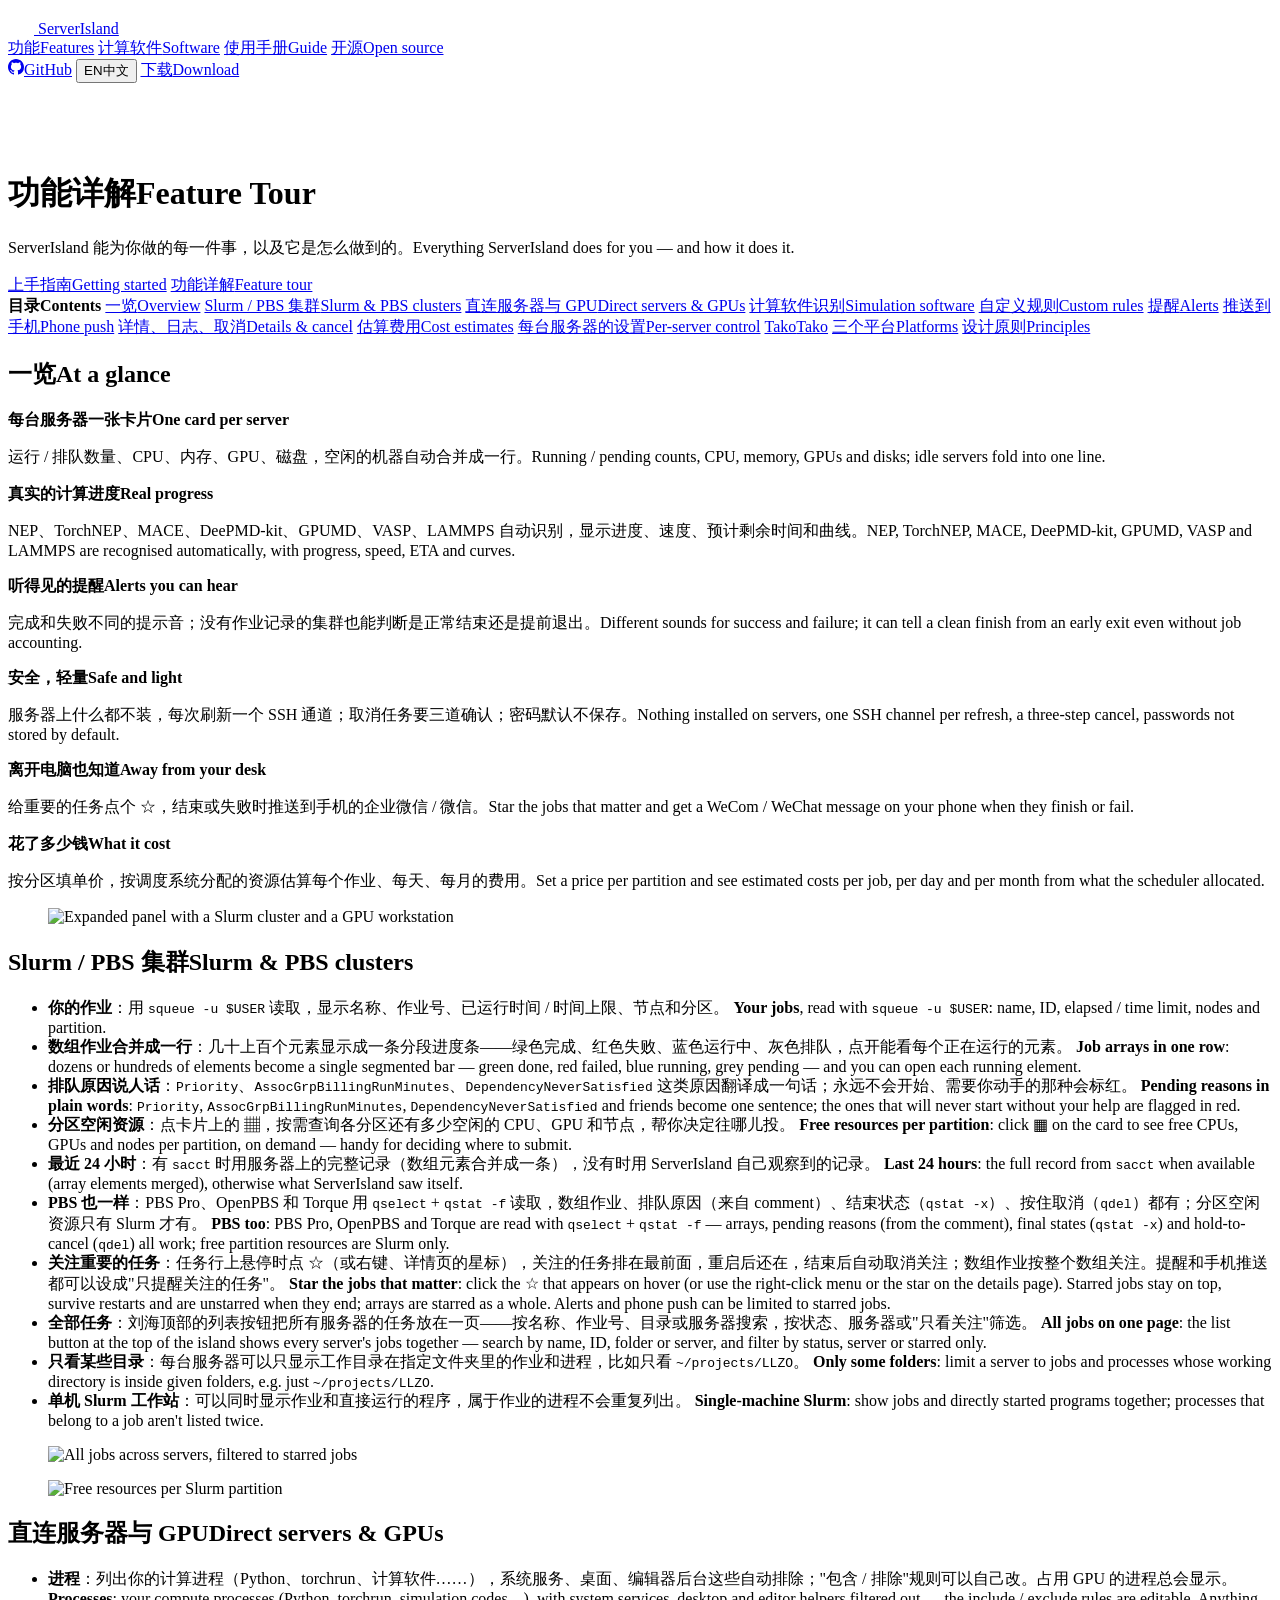
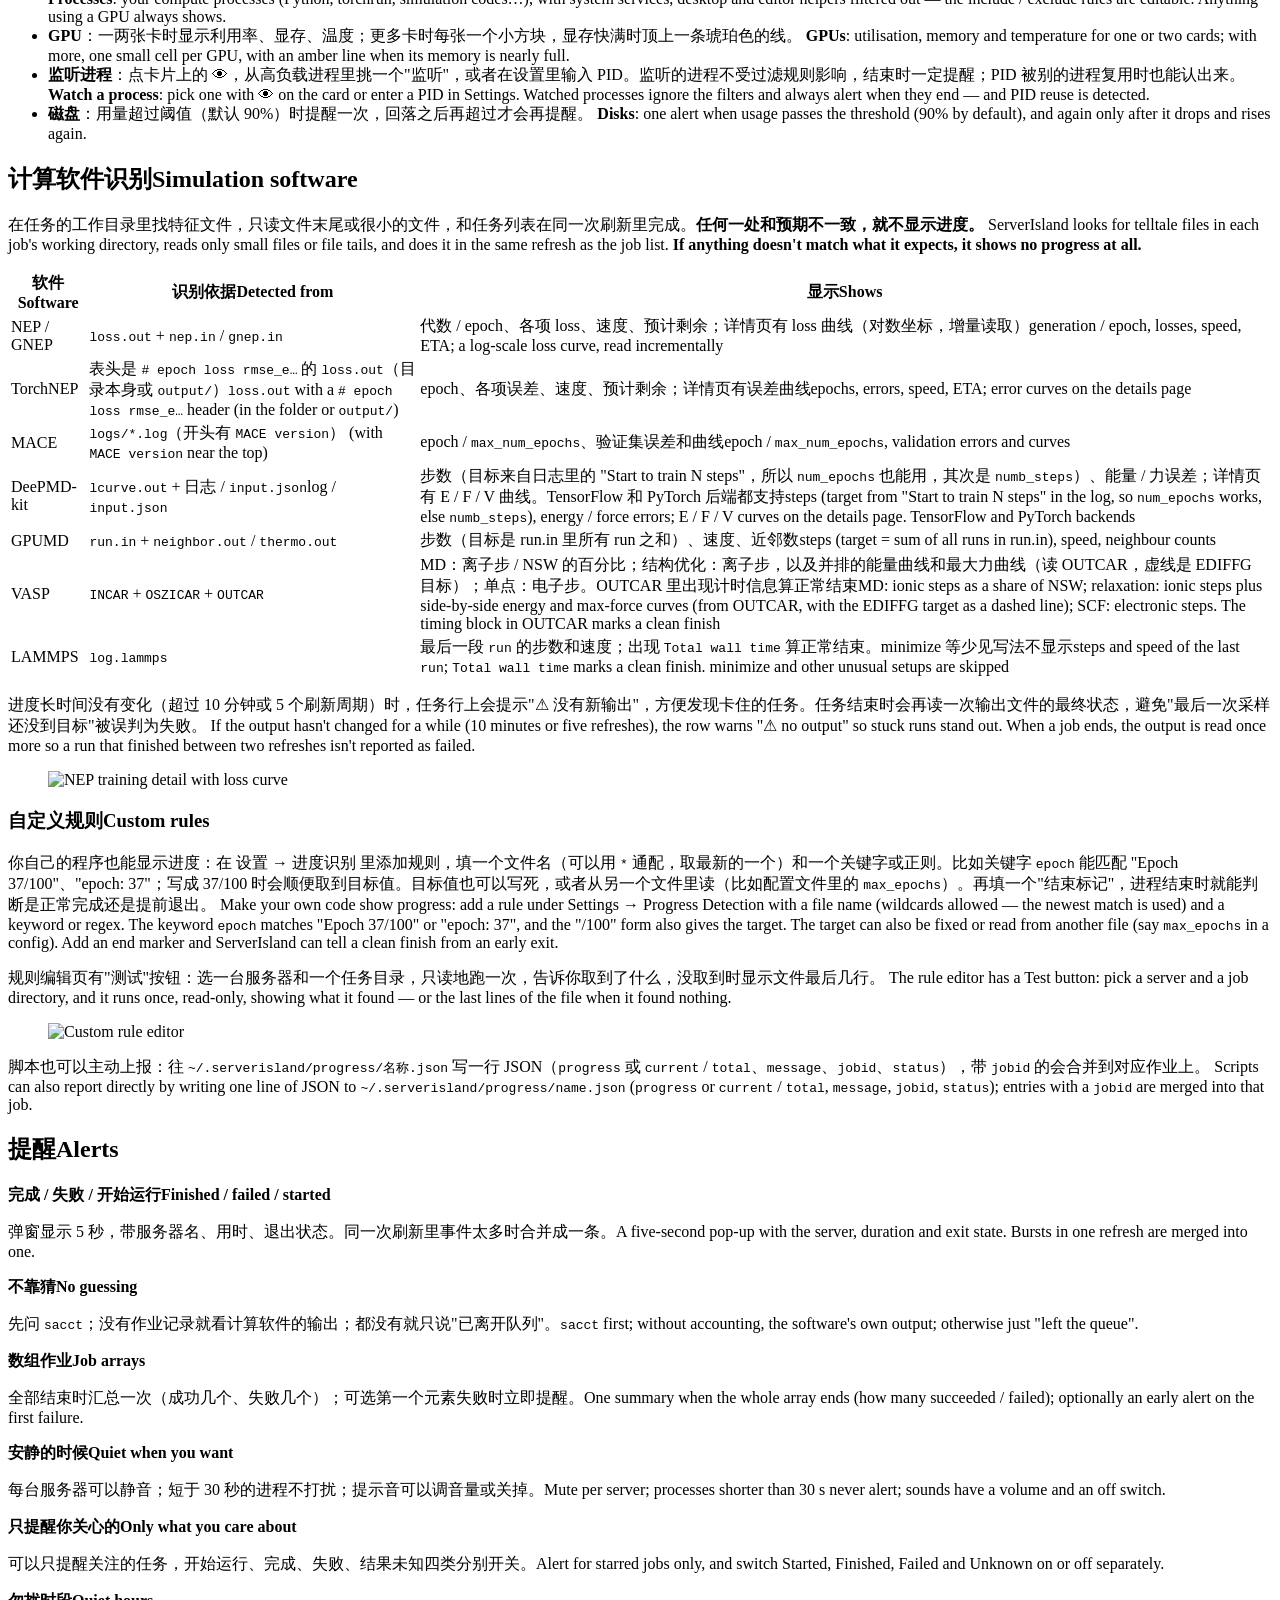
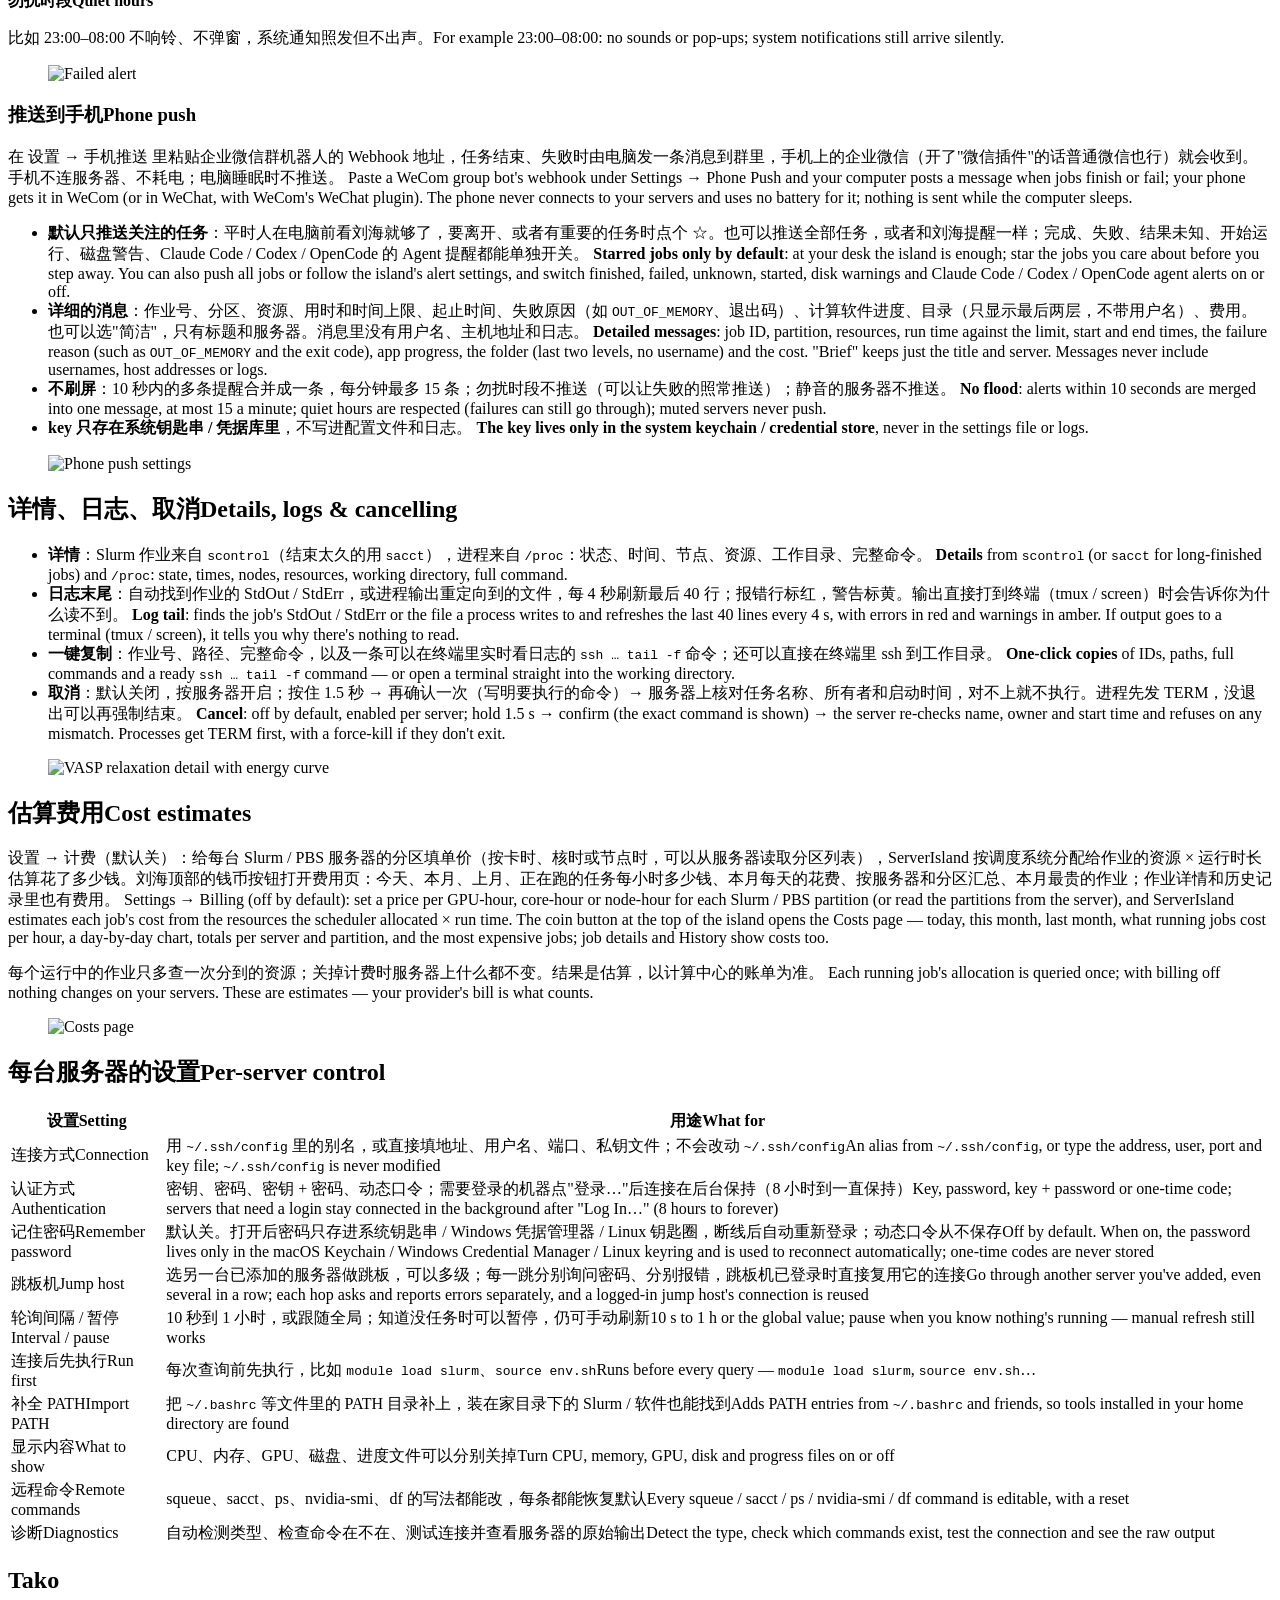
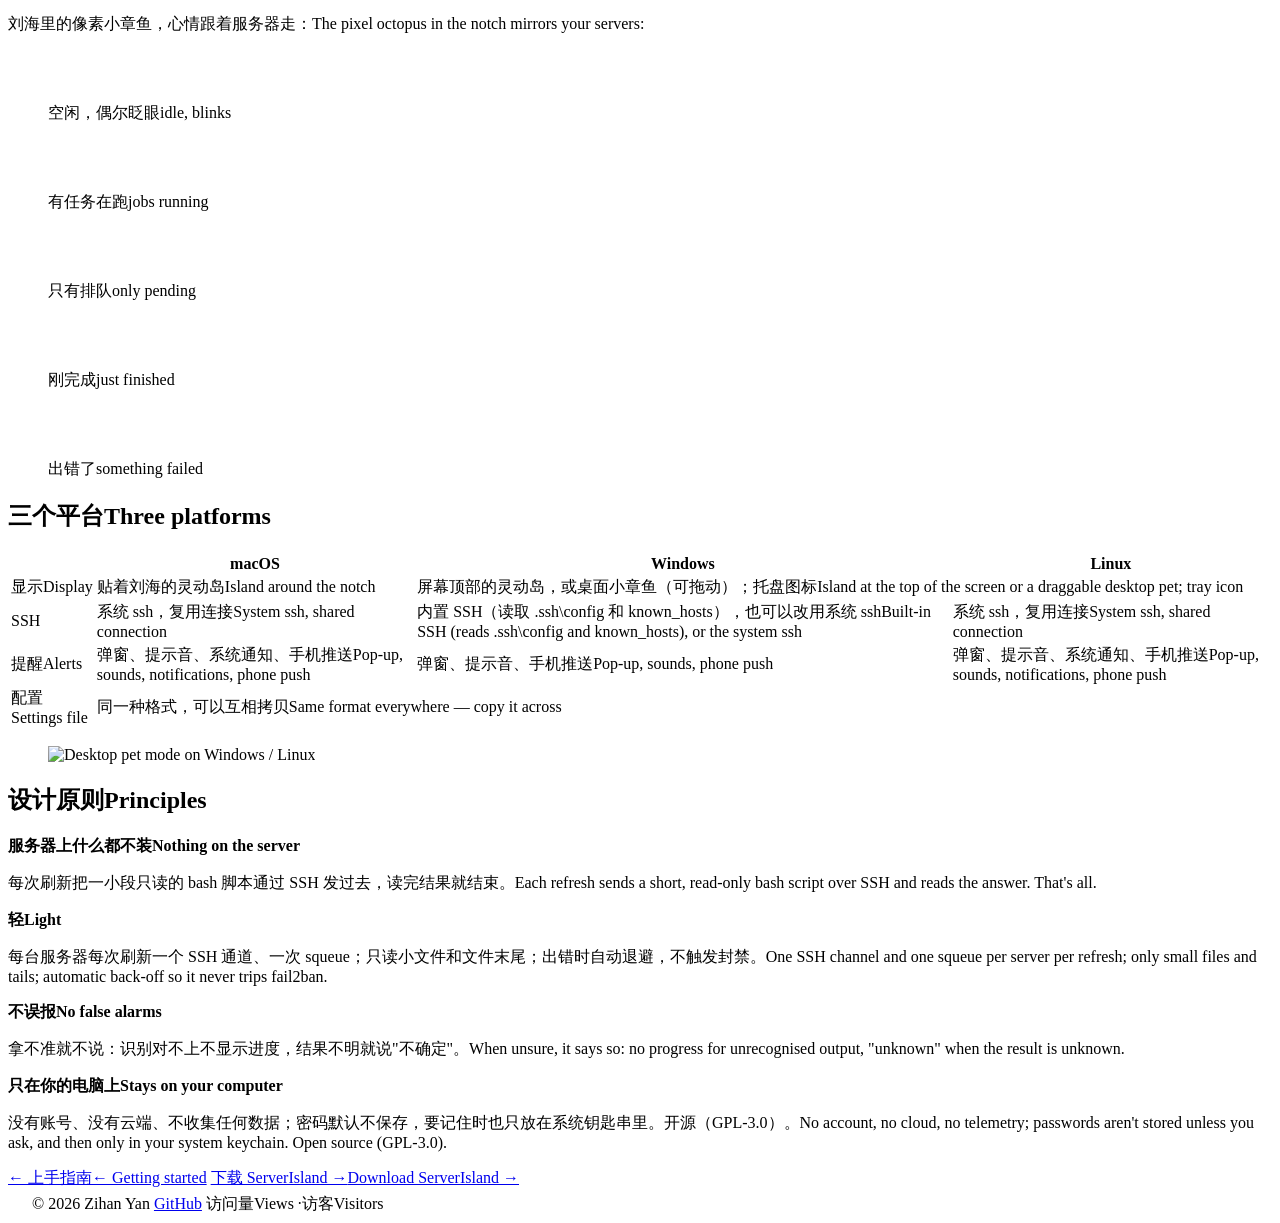
==== site/features.html @ e1754473 "Site: v0.5.0 guide and feature tour - Guide: phone push (creating a WeCom group bot, setup, what get" ====
<!doctype html>
<html lang="en" data-lang="en">
<head>
  <meta charset="utf-8">
  <meta name="viewport" content="width=device-width, initial-scale=1">
  <title>ServerIsland Feature Tour</title>
  <meta name="description" content="Everything ServerIsland can do: Slurm queues and job arrays, direct servers and GPUs, NEP / GPUMD / VASP / LAMMPS progress, custom rules, alerts, job details and safe cancelling.">
  <script>
    (function () {
      var l = null;
      try { l = localStorage.getItem("si-lang"); } catch (e) {}
      if (l !== "zh" && l !== "en") {
        var langs = navigator.languages && navigator.languages.length ? navigator.languages : [navigator.language || ""];
        l = /^zh/i.test(langs[0]) ? "zh" : "en";
      }
      document.documentElement.setAttribute("data-lang", l);
      document.documentElement.setAttribute("lang", l === "zh" ? "zh-CN" : "en");
    })();
  </script>
  <link rel="icon" type="image/png" href="assets/favicon.png">
  <link rel="stylesheet" href="css/style.css?v=20261108a">
</head>
<body data-title-zh="功能详解 — ServerIsland" data-title-en="Feature Tour — ServerIsland">

<header class="nav">
  <a class="brand" href="index.html">
    <canvas class="tako" data-mood="idle" data-size="26" width="26" height="26" aria-hidden="true"></canvas>
    <span>ServerIsland</span>
  </a>
  <nav class="nav-links">
    <a href="index.html#features"><span lang="zh">功能</span><span lang="en">Features</span></a>
    <a href="index.html#apps"><span lang="zh">计算软件</span><span lang="en">Software</span></a>
    <a class="current" href="manual.html"><span lang="zh">使用手册</span><span lang="en">Guide</span></a>
    <a href="index.html#opensource"><span lang="zh">开源</span><span lang="en">Open source</span></a>
  </nav>
  <div class="nav-right">
    <a class="gh-link js-github" href="index.html#download" aria-label="GitHub"><svg viewBox="0 0 16 16" width="16" height="16" aria-hidden="true"><path fill="currentColor" d="M8 0C3.58 0 0 3.58 0 8c0 3.54 2.29 6.53 5.47 7.59.4.07.55-.17.55-.38 0-.19-.01-.82-.01-1.49-2.01.37-2.53-.49-2.69-.94-.09-.23-.48-.94-.82-1.13-.28-.15-.68-.52-.01-.53.63-.01 1.08.58 1.23.82.72 1.21 1.87.87 2.33.66.07-.52.28-.87.51-1.07-1.78-.2-3.64-.89-3.64-3.95 0-.87.31-1.59.82-2.15-.08-.2-.36-1.02.08-2.12 0 0 .67-.21 2.2.82.64-.18 1.32-.27 2-.27.68 0 1.36.09 2 .27 1.53-1.04 2.2-.82 2.2-.82.44 1.1.16 1.92.08 2.12.51.56.82 1.27.82 2.15 0 3.07-1.87 3.75-3.65 3.95.29.25.54.73.54 1.48 0 1.07-.01 1.93-.01 2.2 0 .21.15.46.55.38A8.013 8.013 0 0016 8c0-4.42-3.58-8-8-8z"/></svg><span>GitHub</span></a>
    <button class="lang-toggle" type="button" aria-label="Switch language"><span lang="zh">EN</span><span lang="en">中文</span></button>
    <a class="btn btn-small" href="manual.html#install"><span lang="zh">下载</span><span lang="en">Download</span></a>
  </div>
</header>

<div class="doc-hero">
  <canvas class="tako" data-mood="happy" data-size="64" width="64" height="64" aria-hidden="true"></canvas>
  <div>
    <h1><span lang="zh">功能详解</span><span lang="en">Feature Tour</span></h1>
    <p><span lang="zh">ServerIsland 能为你做的每一件事，以及它是怎么做到的。</span><span lang="en">Everything ServerIsland does for you — and how it does it.</span></p>
  </div>
</div>
<nav class="doc-tabs">
  <a href="manual.html"><span lang="zh">上手指南</span><span lang="en">Getting started</span></a>
  <a class="active" href="features.html"><span lang="zh">功能详解</span><span lang="en">Feature tour</span></a>
</nav>

<div class="docs">
  <aside class="toc">
    <b><span lang="zh">目录</span><span lang="en">Contents</span></b>
    <a href="#overview"><span lang="zh">一览</span><span lang="en">Overview</span></a>
    <a href="#slurm"><span lang="zh">Slurm / PBS 集群</span><span lang="en">Slurm &amp; PBS clusters</span></a>
    <a href="#direct"><span lang="zh">直连服务器与 GPU</span><span lang="en">Direct servers &amp; GPUs</span></a>
    <a href="#software"><span lang="zh">计算软件识别</span><span lang="en">Simulation software</span></a>
    <a class="sub" href="#rules"><span lang="zh">自定义规则</span><span lang="en">Custom rules</span></a>
    <a href="#alerts"><span lang="zh">提醒</span><span lang="en">Alerts</span></a>
    <a class="sub" href="#push"><span lang="zh">推送到手机</span><span lang="en">Phone push</span></a>
    <a href="#details"><span lang="zh">详情、日志、取消</span><span lang="en">Details &amp; cancel</span></a>
    <a href="#billing"><span lang="zh">估算费用</span><span lang="en">Cost estimates</span></a>
    <a href="#control"><span lang="zh">每台服务器的设置</span><span lang="en">Per-server control</span></a>
    <a href="#tako"><span lang="zh">Tako</span><span lang="en">Tako</span></a>
    <a href="#platforms"><span lang="zh">三个平台</span><span lang="en">Platforms</span></a>
    <a href="#principles"><span lang="zh">设计原则</span><span lang="en">Principles</span></a>
  </aside>

  <main class="doc">

    <section id="overview">
      <h2><span lang="zh">一览</span><span lang="en">At a glance</span></h2>
      <div class="feat-grid">
        <div class="feat"><b><span lang="zh">每台服务器一张卡片</span><span lang="en">One card per server</span></b><p><span lang="zh">运行 / 排队数量、CPU、内存、GPU、磁盘，空闲的机器自动合并成一行。</span><span lang="en">Running / pending counts, CPU, memory, GPUs and disks; idle servers fold into one line.</span></p></div>
        <div class="feat"><b><span lang="zh">真实的计算进度</span><span lang="en">Real progress</span></b><p><span lang="zh">NEP、TorchNEP、MACE、DeePMD-kit、GPUMD、VASP、LAMMPS 自动识别，显示进度、速度、预计剩余时间和曲线。</span><span lang="en">NEP, TorchNEP, MACE, DeePMD-kit, GPUMD, VASP and LAMMPS are recognised automatically, with progress, speed, ETA and curves.</span></p></div>
        <div class="feat"><b><span lang="zh">听得见的提醒</span><span lang="en">Alerts you can hear</span></b><p><span lang="zh">完成和失败不同的提示音；没有作业记录的集群也能判断是正常结束还是提前退出。</span><span lang="en">Different sounds for success and failure; it can tell a clean finish from an early exit even without job accounting.</span></p></div>
        <div class="feat"><b><span lang="zh">安全，轻量</span><span lang="en">Safe and light</span></b><p><span lang="zh">服务器上什么都不装，每次刷新一个 SSH 通道；取消任务要三道确认；密码默认不保存。</span><span lang="en">Nothing installed on servers, one SSH channel per refresh, a three-step cancel, passwords not stored by default.</span></p></div>
        <div class="feat"><b><span lang="zh">离开电脑也知道</span><span lang="en">Away from your desk</span></b><p><span lang="zh">给重要的任务点个 ☆，结束或失败时推送到手机的企业微信 / 微信。</span><span lang="en">Star the jobs that matter and get a WeCom / WeChat message on your phone when they finish or fail.</span></p></div>
        <div class="feat"><b><span lang="zh">花了多少钱</span><span lang="en">What it cost</span></b><p><span lang="zh">按分区填单价，按调度系统分配的资源估算每个作业、每天、每月的费用。</span><span lang="en">Set a price per partition and see estimated costs per job, per day and per month from what the scheduler allocated.</span></p></div>
      </div>
      <figure class="shot"><img data-shot="expanded" alt="Expanded panel with a Slurm cluster and a GPU workstation" loading="lazy"></figure>
    </section>

    <section id="slurm">
      <h2><span lang="zh">Slurm / PBS 集群</span><span lang="en">Slurm &amp; PBS clusters</span></h2>
      <ul>
        <li><span lang="zh"><b>你的作业</b>：用 <code>squeue -u $USER</code> 读取，显示名称、作业号、已运行时间 / 时间上限、节点和分区。</span>
            <span lang="en"><b>Your jobs</b>, read with <code>squeue -u $USER</code>: name, ID, elapsed / time limit, nodes and partition.</span></li>
        <li><span lang="zh"><b>数组作业合并成一行</b>：几十上百个元素显示成一条分段进度条——绿色完成、红色失败、蓝色运行中、灰色排队，点开能看每个正在运行的元素。</span>
            <span lang="en"><b>Job arrays in one row</b>: dozens or hundreds of elements become a single segmented bar — green done, red failed, blue running, grey pending — and you can open each running element.</span></li>
        <li><span lang="zh"><b>排队原因说人话</b>：<code>Priority</code>、<code>AssocGrpBillingRunMinutes</code>、<code>DependencyNeverSatisfied</code> 这类原因翻译成一句话；永远不会开始、需要你动手的那种会标红。</span>
            <span lang="en"><b>Pending reasons in plain words</b>: <code>Priority</code>, <code>AssocGrpBillingRunMinutes</code>, <code>DependencyNeverSatisfied</code> and friends become one sentence; the ones that will never start without your help are flagged in red.</span></li>
        <li><span lang="zh"><b>分区空闲资源</b>：点卡片上的 ▦，按需查询各分区还有多少空闲的 CPU、GPU 和节点，帮你决定往哪儿投。</span>
            <span lang="en"><b>Free resources per partition</b>: click ▦ on the card to see free CPUs, GPUs and nodes per partition, on demand — handy for deciding where to submit.</span></li>
        <li><span lang="zh"><b>最近 24 小时</b>：有 <code>sacct</code> 时用服务器上的完整记录（数组元素合并成一条），没有时用 ServerIsland 自己观察到的记录。</span>
            <span lang="en"><b>Last 24 hours</b>: the full record from <code>sacct</code> when available (array elements merged), otherwise what ServerIsland saw itself.</span></li>
        <li><span lang="zh"><b>PBS 也一样</b>：PBS Pro、OpenPBS 和 Torque 用 <code>qselect</code> + <code>qstat -f</code> 读取，数组作业、排队原因（来自 comment）、结束状态（<code>qstat -x</code>）、按住取消（<code>qdel</code>）都有；分区空闲资源只有 Slurm 才有。</span>
            <span lang="en"><b>PBS too</b>: PBS Pro, OpenPBS and Torque are read with <code>qselect</code> + <code>qstat -f</code> — arrays, pending reasons (from the comment), final states (<code>qstat -x</code>) and hold-to-cancel (<code>qdel</code>) all work; free partition resources are Slurm only.</span></li>
        <li><span lang="zh"><b>关注重要的任务</b>：任务行上悬停时点 ☆（或右键、详情页的星标），关注的任务排在最前面，重启后还在，结束后自动取消关注；数组作业按整个数组关注。提醒和手机推送都可以设成"只提醒关注的任务"。</span>
            <span lang="en"><b>Star the jobs that matter</b>: click the ☆ that appears on hover (or use the right-click menu or the star on the details page). Starred jobs stay on top, survive restarts and are unstarred when they end; arrays are starred as a whole. Alerts and phone push can be limited to starred jobs.</span></li>
        <li><span lang="zh"><b>全部任务</b>：刘海顶部的列表按钮把所有服务器的任务放在一页——按名称、作业号、目录或服务器搜索，按状态、服务器或"只看关注"筛选。</span>
            <span lang="en"><b>All jobs on one page</b>: the list button at the top of the island shows every server's jobs together — search by name, ID, folder or server, and filter by status, server or starred only.</span></li>
        <li><span lang="zh"><b>只看某些目录</b>：每台服务器可以只显示工作目录在指定文件夹里的作业和进程，比如只看 <code>~/projects/LLZO</code>。</span>
            <span lang="en"><b>Only some folders</b>: limit a server to jobs and processes whose working directory is inside given folders, e.g. just <code>~/projects/LLZO</code>.</span></li>
        <li><span lang="zh"><b>单机 Slurm 工作站</b>：可以同时显示作业和直接运行的程序，属于作业的进程不会重复列出。</span>
            <span lang="en"><b>Single-machine Slurm</b>: show jobs and directly started programs together; processes that belong to a job aren't listed twice.</span></li>
      </ul>
      <figure class="shot"><img data-shot="jobs-starred" alt="All jobs across servers, filtered to starred jobs" loading="lazy"></figure>
      <figure class="shot"><img data-shot="partitions" alt="Free resources per Slurm partition" loading="lazy"></figure>
    </section>

    <section id="direct">
      <h2><span lang="zh">直连服务器与 GPU</span><span lang="en">Direct servers &amp; GPUs</span></h2>
      <ul>
        <li><span lang="zh"><b>进程</b>：列出你的计算进程（Python、torchrun、计算软件……），系统服务、桌面、编辑器后台这些自动排除；"包含 / 排除"规则可以自己改。占用 GPU 的进程总会显示。</span>
            <span lang="en"><b>Processes</b>: your compute processes (Python, torchrun, simulation codes…), with system services, desktop and editor helpers filtered out — the include / exclude rules are editable. Anything using a GPU always shows.</span></li>
        <li><span lang="zh"><b>GPU</b>：一两张卡时显示利用率、显存、温度；更多卡时每张一个小方块，显存快满时顶上一条琥珀色的线。</span>
            <span lang="en"><b>GPUs</b>: utilisation, memory and temperature for one or two cards; with more, one small cell per GPU, with an amber line when its memory is nearly full.</span></li>
        <li><span lang="zh"><b>监听进程</b>：点卡片上的 👁，从高负载进程里挑一个"监听"，或者在设置里输入 PID。监听的进程不受过滤规则影响，结束时一定提醒；PID 被别的进程复用时也能认出来。</span>
            <span lang="en"><b>Watch a process</b>: pick one with 👁 on the card or enter a PID in Settings. Watched processes ignore the filters and always alert when they end — and PID reuse is detected.</span></li>
        <li><span lang="zh"><b>磁盘</b>：用量超过阈值（默认 90%）时提醒一次，回落之后再超过才会再提醒。</span>
            <span lang="en"><b>Disks</b>: one alert when usage passes the threshold (90% by default), and again only after it drops and rises again.</span></li>
      </ul>
    </section>

    <section id="software">
      <h2><span lang="zh">计算软件识别</span><span lang="en">Simulation software</span></h2>
      <p><span lang="zh">在任务的工作目录里找特征文件，只读文件末尾或很小的文件，和任务列表在同一次刷新里完成。<b>任何一处和预期不一致，就不显示进度。</b></span>
         <span lang="en">ServerIsland looks for telltale files in each job's working directory, reads only small files or file tails, and does it in the same refresh as the job list. <b>If anything doesn't match what it expects, it shows no progress at all.</b></span></p>
      <table>
        <tr><th><span lang="zh">软件</span><span lang="en">Software</span></th><th><span lang="zh">识别依据</span><span lang="en">Detected from</span></th><th><span lang="zh">显示</span><span lang="en">Shows</span></th></tr>
        <tr><td>NEP / GNEP</td><td><code>loss.out</code> + <code>nep.in</code> / <code>gnep.in</code></td><td><span lang="zh">代数 / epoch、各项 loss、速度、预计剩余；详情页有 loss 曲线（对数坐标，增量读取）</span><span lang="en">generation / epoch, losses, speed, ETA; a log-scale loss curve, read incrementally</span></td></tr>
        <tr><td>TorchNEP</td><td><span lang="zh">表头是 <code># epoch  loss  rmse_e…</code> 的 <code>loss.out</code>（目录本身或 <code>output/</code>）</span><span lang="en"><code>loss.out</code> with a <code># epoch  loss  rmse_e…</code> header (in the folder or <code>output/</code>)</span></td><td><span lang="zh">epoch、各项误差、速度、预计剩余；详情页有误差曲线</span><span lang="en">epochs, errors, speed, ETA; error curves on the details page</span></td></tr>
        <tr><td>MACE</td><td><code>logs/*.log</code><span lang="zh">（开头有 <code>MACE version</code>）</span><span lang="en"> (with <code>MACE version</code> near the top)</span></td><td><span lang="zh">epoch / <code>max_num_epochs</code>、验证集误差和曲线</span><span lang="en">epoch / <code>max_num_epochs</code>, validation errors and curves</span></td></tr>
        <tr><td>DeePMD-kit</td><td><code>lcurve.out</code> + <span lang="zh">日志 / <code>input.json</code></span><span lang="en">log / <code>input.json</code></span></td><td><span lang="zh">步数（目标来自日志里的 "Start to train N steps"，所以 <code>num_epochs</code> 也能用，其次是 <code>numb_steps</code>）、能量 / 力误差；详情页有 E / F / V 曲线。TensorFlow 和 PyTorch 后端都支持</span><span lang="en">steps (target from "Start to train N steps" in the log, so <code>num_epochs</code> works, else <code>numb_steps</code>), energy / force errors; E / F / V curves on the details page. TensorFlow and PyTorch backends</span></td></tr>
        <tr><td>GPUMD</td><td><code>run.in</code> + <code>neighbor.out</code> / <code>thermo.out</code></td><td><span lang="zh">步数（目标是 run.in 里所有 run 之和）、速度、近邻数</span><span lang="en">steps (target = sum of all runs in run.in), speed, neighbour counts</span></td></tr>
        <tr><td>VASP</td><td><code>INCAR</code> + <code>OSZICAR</code> + <code>OUTCAR</code></td><td><span lang="zh">MD：离子步 / NSW 的百分比；结构优化：离子步，以及并排的能量曲线和最大力曲线（读 OUTCAR，虚线是 EDIFFG 目标）；单点：电子步。OUTCAR 里出现计时信息算正常结束</span><span lang="en">MD: ionic steps as a share of NSW; relaxation: ionic steps plus side-by-side energy and max-force curves (from OUTCAR, with the EDIFFG target as a dashed line); SCF: electronic steps. The timing block in OUTCAR marks a clean finish</span></td></tr>
        <tr><td>LAMMPS</td><td><code>log.lammps</code></td><td><span lang="zh">最后一段 <code>run</code> 的步数和速度；出现 <code>Total wall time</code> 算正常结束。minimize 等少见写法不显示</span><span lang="en">steps and speed of the last <code>run</code>; <code>Total wall time</code> marks a clean finish. minimize and other unusual setups are skipped</span></td></tr>
      </table>
      <p><span lang="zh">进度长时间没有变化（超过 10 分钟或 5 个刷新周期）时，任务行上会提示"⚠ 没有新输出"，方便发现卡住的任务。任务结束时会再读一次输出文件的最终状态，避免"最后一次采样还没到目标"被误判为失败。</span>
         <span lang="en">If the output hasn't changed for a while (10 minutes or five refreshes), the row warns "⚠ no output" so stuck runs stand out. When a job ends, the output is read once more so a run that finished between two refreshes isn't reported as failed.</span></p>
      <figure class="shot"><img data-shot="detail-nep" alt="NEP training detail with loss curve" loading="lazy"></figure>

      <h3 id="rules"><span lang="zh">自定义规则</span><span lang="en">Custom rules</span></h3>
      <p><span lang="zh">你自己的程序也能显示进度：在 设置 → 进度识别 里添加规则，填一个文件名（可以用 <code>*</code> 通配，取最新的一个）和一个关键字或正则。比如关键字 <code>epoch</code> 能匹配 "Epoch 37/100"、"epoch: 37"；写成 37/100 时会顺便取到目标值。目标值也可以写死，或者从另一个文件里读（比如配置文件里的 <code>max_epochs</code>）。再填一个"结束标记"，进程结束时就能判断是正常完成还是提前退出。</span>
         <span lang="en">Make your own code show progress: add a rule under Settings → Progress Detection with a file name (wildcards allowed — the newest match is used) and a keyword or regex. The keyword <code>epoch</code> matches "Epoch 37/100" or "epoch: 37", and the "/100" form also gives the target. The target can also be fixed or read from another file (say <code>max_epochs</code> in a config). Add an end marker and ServerIsland can tell a clean finish from an early exit.</span></p>
      <p><span lang="zh">规则编辑页有"测试"按钮：选一台服务器和一个任务目录，只读地跑一次，告诉你取到了什么，没取到时显示文件最后几行。</span>
         <span lang="en">The rule editor has a Test button: pick a server and a job directory, and it runs once, read-only, showing what it found — or the last lines of the file when it found nothing.</span></p>
      <figure class="shot narrow"><img data-shot="settings-rule-editor" alt="Custom rule editor" loading="lazy"></figure>
      <p><span lang="zh">脚本也可以主动上报：往 <code>~/.serverisland/progress/名称.json</code> 写一行 JSON（<code>progress</code> 或 <code>current</code> / <code>total</code>、<code>message</code>、<code>jobid</code>、<code>status</code>），带 <code>jobid</code> 的会合并到对应作业上。</span>
         <span lang="en">Scripts can also report directly by writing one line of JSON to <code>~/.serverisland/progress/name.json</code> (<code>progress</code> or <code>current</code> / <code>total</code>, <code>message</code>, <code>jobid</code>, <code>status</code>); entries with a <code>jobid</code> are merged into that job.</span></p>
    </section>

    <section id="alerts">
      <h2><span lang="zh">提醒</span><span lang="en">Alerts</span></h2>
      <div class="feat-grid">
        <div class="feat"><b><span lang="zh">完成 / 失败 / 开始运行</span><span lang="en">Finished / failed / started</span></b><p><span lang="zh">弹窗显示 5 秒，带服务器名、用时、退出状态。同一次刷新里事件太多时合并成一条。</span><span lang="en">A five-second pop-up with the server, duration and exit state. Bursts in one refresh are merged into one.</span></p></div>
        <div class="feat"><b><span lang="zh">不靠猜</span><span lang="en">No guessing</span></b><p><span lang="zh">先问 <code>sacct</code>；没有作业记录就看计算软件的输出；都没有就只说"已离开队列"。</span><span lang="en"><code>sacct</code> first; without accounting, the software's own output; otherwise just "left the queue".</span></p></div>
        <div class="feat"><b><span lang="zh">数组作业</span><span lang="en">Job arrays</span></b><p><span lang="zh">全部结束时汇总一次（成功几个、失败几个）；可选第一个元素失败时立即提醒。</span><span lang="en">One summary when the whole array ends (how many succeeded / failed); optionally an early alert on the first failure.</span></p></div>
        <div class="feat"><b><span lang="zh">安静的时候</span><span lang="en">Quiet when you want</span></b><p><span lang="zh">每台服务器可以静音；短于 30 秒的进程不打扰；提示音可以调音量或关掉。</span><span lang="en">Mute per server; processes shorter than 30 s never alert; sounds have a volume and an off switch.</span></p></div>
        <div class="feat"><b><span lang="zh">只提醒你关心的</span><span lang="en">Only what you care about</span></b><p><span lang="zh">可以只提醒关注的任务，开始运行、完成、失败、结果未知四类分别开关。</span><span lang="en">Alert for starred jobs only, and switch Started, Finished, Failed and Unknown on or off separately.</span></p></div>
        <div class="feat"><b><span lang="zh">勿扰时段</span><span lang="en">Quiet hours</span></b><p><span lang="zh">比如 23:00–08:00 不响铃、不弹窗，系统通知照发但不出声。</span><span lang="en">For example 23:00–08:00: no sounds or pop-ups; system notifications still arrive silently.</span></p></div>
      </div>
      <figure class="shot"><img data-shot="toast-failed" alt="Failed alert" loading="lazy"></figure>

      <h3 id="push"><span lang="zh">推送到手机</span><span lang="en">Phone push</span></h3>
      <p><span lang="zh">在 设置 → 手机推送 里粘贴企业微信群机器人的 Webhook 地址，任务结束、失败时由电脑发一条消息到群里，手机上的企业微信（开了"微信插件"的话普通微信也行）就会收到。手机不连服务器、不耗电；电脑睡眠时不推送。</span>
         <span lang="en">Paste a WeCom group bot's webhook under Settings → Phone Push and your computer posts a message when jobs finish or fail; your phone gets it in WeCom (or in WeChat, with WeCom's WeChat plugin). The phone never connects to your servers and uses no battery for it; nothing is sent while the computer sleeps.</span></p>
      <ul>
        <li><span lang="zh"><b>默认只推送关注的任务</b>：平时人在电脑前看刘海就够了，要离开、或者有重要的任务时点个 ☆。也可以推送全部任务，或者和刘海提醒一样；完成、失败、结果未知、开始运行、磁盘警告、Claude Code / Codex / OpenCode 的 Agent 提醒都能单独开关。</span>
            <span lang="en"><b>Starred jobs only by default</b>: at your desk the island is enough; star the jobs you care about before you step away. You can also push all jobs or follow the island's alert settings, and switch finished, failed, unknown, started, disk warnings and Claude Code / Codex / OpenCode agent alerts on or off.</span></li>
        <li><span lang="zh"><b>详细的消息</b>：作业号、分区、资源、用时和时间上限、起止时间、失败原因（如 <code>OUT_OF_MEMORY</code>、退出码）、计算软件进度、目录（只显示最后两层，不带用户名）、费用。也可以选"简洁"，只有标题和服务器。消息里没有用户名、主机地址和日志。</span>
            <span lang="en"><b>Detailed messages</b>: job ID, partition, resources, run time against the limit, start and end times, the failure reason (such as <code>OUT_OF_MEMORY</code> and the exit code), app progress, the folder (last two levels, no username) and the cost. "Brief" keeps just the title and server. Messages never include usernames, host addresses or logs.</span></li>
        <li><span lang="zh"><b>不刷屏</b>：10 秒内的多条提醒合并成一条，每分钟最多 15 条；勿扰时段不推送（可以让失败的照常推送）；静音的服务器不推送。</span>
            <span lang="en"><b>No flood</b>: alerts within 10 seconds are merged into one message, at most 15 a minute; quiet hours are respected (failures can still go through); muted servers never push.</span></li>
        <li><span lang="zh"><b>key 只存在系统钥匙串 / 凭据库里</b>，不写进配置文件和日志。</span>
            <span lang="en"><b>The key lives only in the system keychain / credential store</b>, never in the settings file or logs.</span></li>
      </ul>
      <figure class="shot narrow"><img data-shot="settings-push" alt="Phone push settings" loading="lazy"></figure>
    </section>

    <section id="details">
      <h2><span lang="zh">详情、日志、取消</span><span lang="en">Details, logs &amp; cancelling</span></h2>
      <ul>
        <li><span lang="zh"><b>详情</b>：Slurm 作业来自 <code>scontrol</code>（结束太久的用 <code>sacct</code>），进程来自 <code>/proc</code>：状态、时间、节点、资源、工作目录、完整命令。</span>
            <span lang="en"><b>Details</b> from <code>scontrol</code> (or <code>sacct</code> for long-finished jobs) and <code>/proc</code>: state, times, nodes, resources, working directory, full command.</span></li>
        <li><span lang="zh"><b>日志末尾</b>：自动找到作业的 StdOut / StdErr，或进程输出重定向到的文件，每 4 秒刷新最后 40 行；报错行标红，警告标黄。输出直接打到终端（tmux / screen）时会告诉你为什么读不到。</span>
            <span lang="en"><b>Log tail</b>: finds the job's StdOut / StdErr or the file a process writes to and refreshes the last 40 lines every 4 s, with errors in red and warnings in amber. If output goes to a terminal (tmux / screen), it tells you why there's nothing to read.</span></li>
        <li><span lang="zh"><b>一键复制</b>：作业号、路径、完整命令，以及一条可以在终端里实时看日志的 <code>ssh … tail -f</code> 命令；还可以直接在终端里 ssh 到工作目录。</span>
            <span lang="en"><b>One-click copies</b> of IDs, paths, full commands and a ready <code>ssh … tail -f</code> command — or open a terminal straight into the working directory.</span></li>
        <li><span lang="zh"><b>取消</b>：默认关闭，按服务器开启；按住 1.5 秒 → 再确认一次（写明要执行的命令）→ 服务器上核对任务名称、所有者和启动时间，对不上就不执行。进程先发 TERM，没退出可以再强制结束。</span>
            <span lang="en"><b>Cancel</b>: off by default, enabled per server; hold 1.5 s → confirm (the exact command is shown) → the server re-checks name, owner and start time and refuses on any mismatch. Processes get TERM first, with a force-kill if they don't exit.</span></li>
      </ul>
      <figure class="shot"><img data-shot="detail-vasp" alt="VASP relaxation detail with energy curve" loading="lazy"></figure>
    </section>

    <section id="billing">
      <h2><span lang="zh">估算费用</span><span lang="en">Cost estimates</span></h2>
      <p><span lang="zh">设置 → 计费（默认关）：给每台 Slurm / PBS 服务器的分区填单价（按卡时、核时或节点时，可以从服务器读取分区列表），ServerIsland 按调度系统分配给作业的资源 × 运行时长估算花了多少钱。刘海顶部的钱币按钮打开费用页：今天、本月、上月、正在跑的任务每小时多少钱、本月每天的花费、按服务器和分区汇总、本月最贵的作业；作业详情和历史记录里也有费用。</span>
         <span lang="en">Settings → Billing (off by default): set a price per GPU-hour, core-hour or node-hour for each Slurm / PBS partition (or read the partitions from the server), and ServerIsland estimates each job's cost from the resources the scheduler allocated × run time. The coin button at the top of the island opens the Costs page — today, this month, last month, what running jobs cost per hour, a day-by-day chart, totals per server and partition, and the most expensive jobs; job details and History show costs too.</span></p>
      <p><span lang="zh">每个运行中的作业只多查一次分到的资源；关掉计费时服务器上什么都不变。结果是估算，以计算中心的账单为准。</span>
         <span lang="en">Each running job's allocation is queried once; with billing off nothing changes on your servers. These are estimates — your provider's bill is what counts.</span></p>
      <figure class="shot"><img data-shot="costs" alt="Costs page" loading="lazy"></figure>
    </section>

    <section id="control">
      <h2><span lang="zh">每台服务器的设置</span><span lang="en">Per-server control</span></h2>
      <table>
        <tr><th><span lang="zh">设置</span><span lang="en">Setting</span></th><th><span lang="zh">用途</span><span lang="en">What for</span></th></tr>
        <tr><td><span lang="zh">连接方式</span><span lang="en">Connection</span></td><td><span lang="zh">用 <code>~/.ssh/config</code> 里的别名，或直接填地址、用户名、端口、私钥文件；不会改动 <code>~/.ssh/config</code></span><span lang="en">An alias from <code>~/.ssh/config</code>, or type the address, user, port and key file; <code>~/.ssh/config</code> is never modified</span></td></tr>
        <tr><td><span lang="zh">认证方式</span><span lang="en">Authentication</span></td><td><span lang="zh">密钥、密码、密钥 + 密码、动态口令；需要登录的机器点"登录…"后连接在后台保持（8 小时到一直保持）</span><span lang="en">Key, password, key + password or one-time code; servers that need a login stay connected in the background after "Log In…" (8 hours to forever)</span></td></tr>
        <tr><td><span lang="zh">记住密码</span><span lang="en">Remember password</span></td><td><span lang="zh">默认关。打开后密码只存进系统钥匙串 / Windows 凭据管理器 / Linux 钥匙圈，断线后自动重新登录；动态口令从不保存</span><span lang="en">Off by default. When on, the password lives only in the macOS Keychain / Windows Credential Manager / Linux keyring and is used to reconnect automatically; one-time codes are never stored</span></td></tr>
        <tr><td><span lang="zh">跳板机</span><span lang="en">Jump host</span></td><td><span lang="zh">选另一台已添加的服务器做跳板，可以多级；每一跳分别询问密码、分别报错，跳板机已登录时直接复用它的连接</span><span lang="en">Go through another server you've added, even several in a row; each hop asks and reports errors separately, and a logged-in jump host's connection is reused</span></td></tr>
        <tr><td><span lang="zh">轮询间隔 / 暂停</span><span lang="en">Interval / pause</span></td><td><span lang="zh">10 秒到 1 小时，或跟随全局；知道没任务时可以暂停，仍可手动刷新</span><span lang="en">10 s to 1 h or the global value; pause when you know nothing's running — manual refresh still works</span></td></tr>
        <tr><td><span lang="zh">连接后先执行</span><span lang="en">Run first</span></td><td><span lang="zh">每次查询前先执行，比如 <code>module load slurm</code>、<code>source env.sh</code></span><span lang="en">Runs before every query — <code>module load slurm</code>, <code>source env.sh</code>…</span></td></tr>
        <tr><td><span lang="zh">补全 PATH</span><span lang="en">Import PATH</span></td><td><span lang="zh">把 <code>~/.bashrc</code> 等文件里的 PATH 目录补上，装在家目录下的 Slurm / 软件也能找到</span><span lang="en">Adds PATH entries from <code>~/.bashrc</code> and friends, so tools installed in your home directory are found</span></td></tr>
        <tr><td><span lang="zh">显示内容</span><span lang="en">What to show</span></td><td><span lang="zh">CPU、内存、GPU、磁盘、进度文件可以分别关掉</span><span lang="en">Turn CPU, memory, GPU, disk and progress files on or off</span></td></tr>
        <tr><td><span lang="zh">远程命令</span><span lang="en">Remote commands</span></td><td><span lang="zh">squeue、sacct、ps、nvidia-smi、df 的写法都能改，每条都能恢复默认</span><span lang="en">Every squeue / sacct / ps / nvidia-smi / df command is editable, with a reset</span></td></tr>
        <tr><td><span lang="zh">诊断</span><span lang="en">Diagnostics</span></td><td><span lang="zh">自动检测类型、检查命令在不在、测试连接并查看服务器的原始输出</span><span lang="en">Detect the type, check which commands exist, test the connection and see the raw output</span></td></tr>
      </table>
    </section>

    <section id="tako">
      <h2>Tako</h2>
      <p><span lang="zh">刘海里的像素小章鱼，心情跟着服务器走：</span><span lang="en">The pixel octopus in the notch mirrors your servers:</span></p>
      <div class="moods">
        <figure><canvas class="tako" data-mood="idle" data-size="48" width="48" height="48"></canvas><figcaption><span lang="zh">空闲，偶尔眨眼</span><span lang="en">idle, blinks</span></figcaption></figure>
        <figure><canvas class="tako" data-mood="working" data-size="48" width="48" height="48"></canvas><figcaption><span lang="zh">有任务在跑</span><span lang="en">jobs running</span></figcaption></figure>
        <figure><canvas class="tako" data-mood="waiting" data-size="48" width="48" height="48"></canvas><figcaption><span lang="zh">只有排队</span><span lang="en">only pending</span></figcaption></figure>
        <figure><canvas class="tako" data-mood="happy" data-size="48" width="48" height="48"></canvas><figcaption><span lang="zh">刚完成</span><span lang="en">just finished</span></figcaption></figure>
        <figure><canvas class="tako" data-mood="sad" data-size="48" width="48" height="48"></canvas><figcaption><span lang="zh">出错了</span><span lang="en">something failed</span></figcaption></figure>
      </div>
    </section>

    <section id="platforms">
      <h2><span lang="zh">三个平台</span><span lang="en">Three platforms</span></h2>
      <table>
        <tr><th></th><th>macOS</th><th>Windows</th><th>Linux</th></tr>
        <tr><td><span lang="zh">显示</span><span lang="en">Display</span></td><td><span lang="zh">贴着刘海的灵动岛</span><span lang="en">Island around the notch</span></td><td colspan="2"><span lang="zh">屏幕顶部的灵动岛，或桌面小章鱼（可拖动）；托盘图标</span><span lang="en">Island at the top of the screen or a draggable desktop pet; tray icon</span></td></tr>
        <tr><td>SSH</td><td><span lang="zh">系统 ssh，复用连接</span><span lang="en">System ssh, shared connection</span></td><td><span lang="zh">内置 SSH（读取 .ssh\config 和 known_hosts），也可以改用系统 ssh</span><span lang="en">Built-in SSH (reads .ssh\config and known_hosts), or the system ssh</span></td><td><span lang="zh">系统 ssh，复用连接</span><span lang="en">System ssh, shared connection</span></td></tr>
        <tr><td><span lang="zh">提醒</span><span lang="en">Alerts</span></td><td><span lang="zh">弹窗、提示音、系统通知、手机推送</span><span lang="en">Pop-up, sounds, notifications, phone push</span></td><td><span lang="zh">弹窗、提示音、手机推送</span><span lang="en">Pop-up, sounds, phone push</span></td><td><span lang="zh">弹窗、提示音、系统通知、手机推送</span><span lang="en">Pop-up, sounds, notifications, phone push</span></td></tr>
        <tr><td><span lang="zh">配置</span><span lang="en">Settings file</span></td><td colspan="3"><span lang="zh">同一种格式，可以互相拷贝</span><span lang="en">Same format everywhere — copy it across</span></td></tr>
      </table>
      <figure class="shot narrow"><img data-shot="cross-pet" alt="Desktop pet mode on Windows / Linux" loading="lazy"></figure>
    </section>

    <section id="principles">
      <h2><span lang="zh">设计原则</span><span lang="en">Principles</span></h2>
      <div class="feat-grid">
        <div class="feat"><b><span lang="zh">服务器上什么都不装</span><span lang="en">Nothing on the server</span></b><p><span lang="zh">每次刷新把一小段只读的 bash 脚本通过 SSH 发过去，读完结果就结束。</span><span lang="en">Each refresh sends a short, read-only bash script over SSH and reads the answer. That's all.</span></p></div>
        <div class="feat"><b><span lang="zh">轻</span><span lang="en">Light</span></b><p><span lang="zh">每台服务器每次刷新一个 SSH 通道、一次 squeue；只读小文件和文件末尾；出错时自动退避，不触发封禁。</span><span lang="en">One SSH channel and one squeue per server per refresh; only small files and tails; automatic back-off so it never trips fail2ban.</span></p></div>
        <div class="feat"><b><span lang="zh">不误报</span><span lang="en">No false alarms</span></b><p><span lang="zh">拿不准就不说：识别对不上不显示进度，结果不明就说"不确定"。</span><span lang="en">When unsure, it says so: no progress for unrecognised output, "unknown" when the result is unknown.</span></p></div>
        <div class="feat"><b><span lang="zh">只在你的电脑上</span><span lang="en">Stays on your computer</span></b><p><span lang="zh">没有账号、没有云端、不收集任何数据；密码默认不保存，要记住时也只放在系统钥匙串里。开源（GPL-3.0）。</span><span lang="en">No account, no cloud, no telemetry; passwords aren't stored unless you ask, and then only in your system keychain. Open source (GPL-3.0).</span></p></div>
      </div>
      <div class="doc-next">
        <a href="manual.html"><span lang="zh">← 上手指南</span><span lang="en">← Getting started</span></a>
        <a href="manual.html#install"><span lang="zh">下载 ServerIsland →</span><span lang="en">Download ServerIsland →</span></a>
      </div>
    </section>
  </main>
</div>

<footer class="footer">
  <canvas class="tako" data-mood="idle" data-size="20" width="20" height="20"></canvas>
  <span>© 2026 Zihan Yan</span>
  <a class="muted js-github" href="index.html">GitHub</a>
  <span class="site-stats">
    <span id="busuanzi_container_site_pv"><span lang="zh">访问量</span><span lang="en">Views</span> <span id="busuanzi_value_site_pv"></span></span>
    <span id="busuanzi_container_site_uv"><span class="sep">·</span><span lang="zh">访客</span><span lang="en">Visitors</span> <span id="busuanzi_value_site_uv"></span></span>
  </span>
</footer>

<script src="js/config.js?v=20261108a"></script>
<script src="js/tako.js?v=20261108a"></script>
<script src="js/main.js?v=20261108a"></script>
<script async src="//busuanzi.ibruce.info/busuanzi/2.3/busuanzi.pure.mini.js"></script>
</body>
</html>
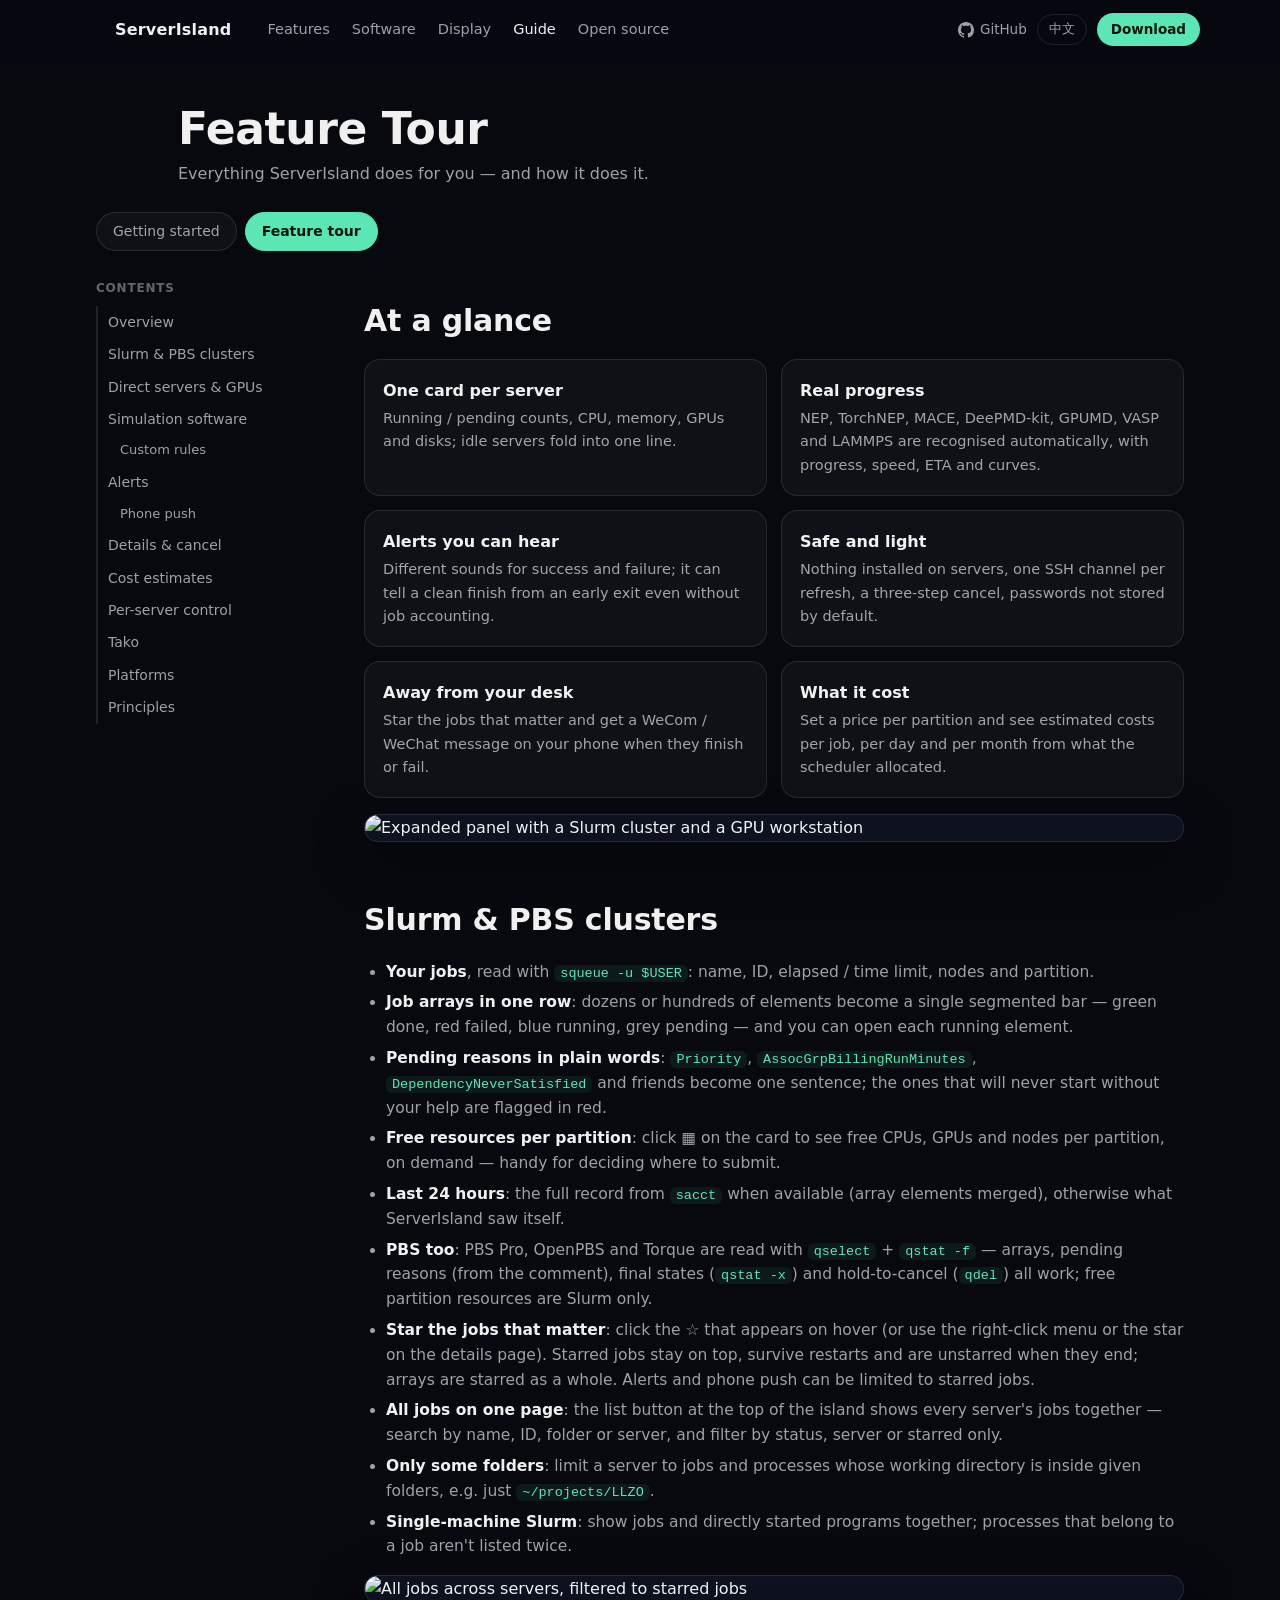
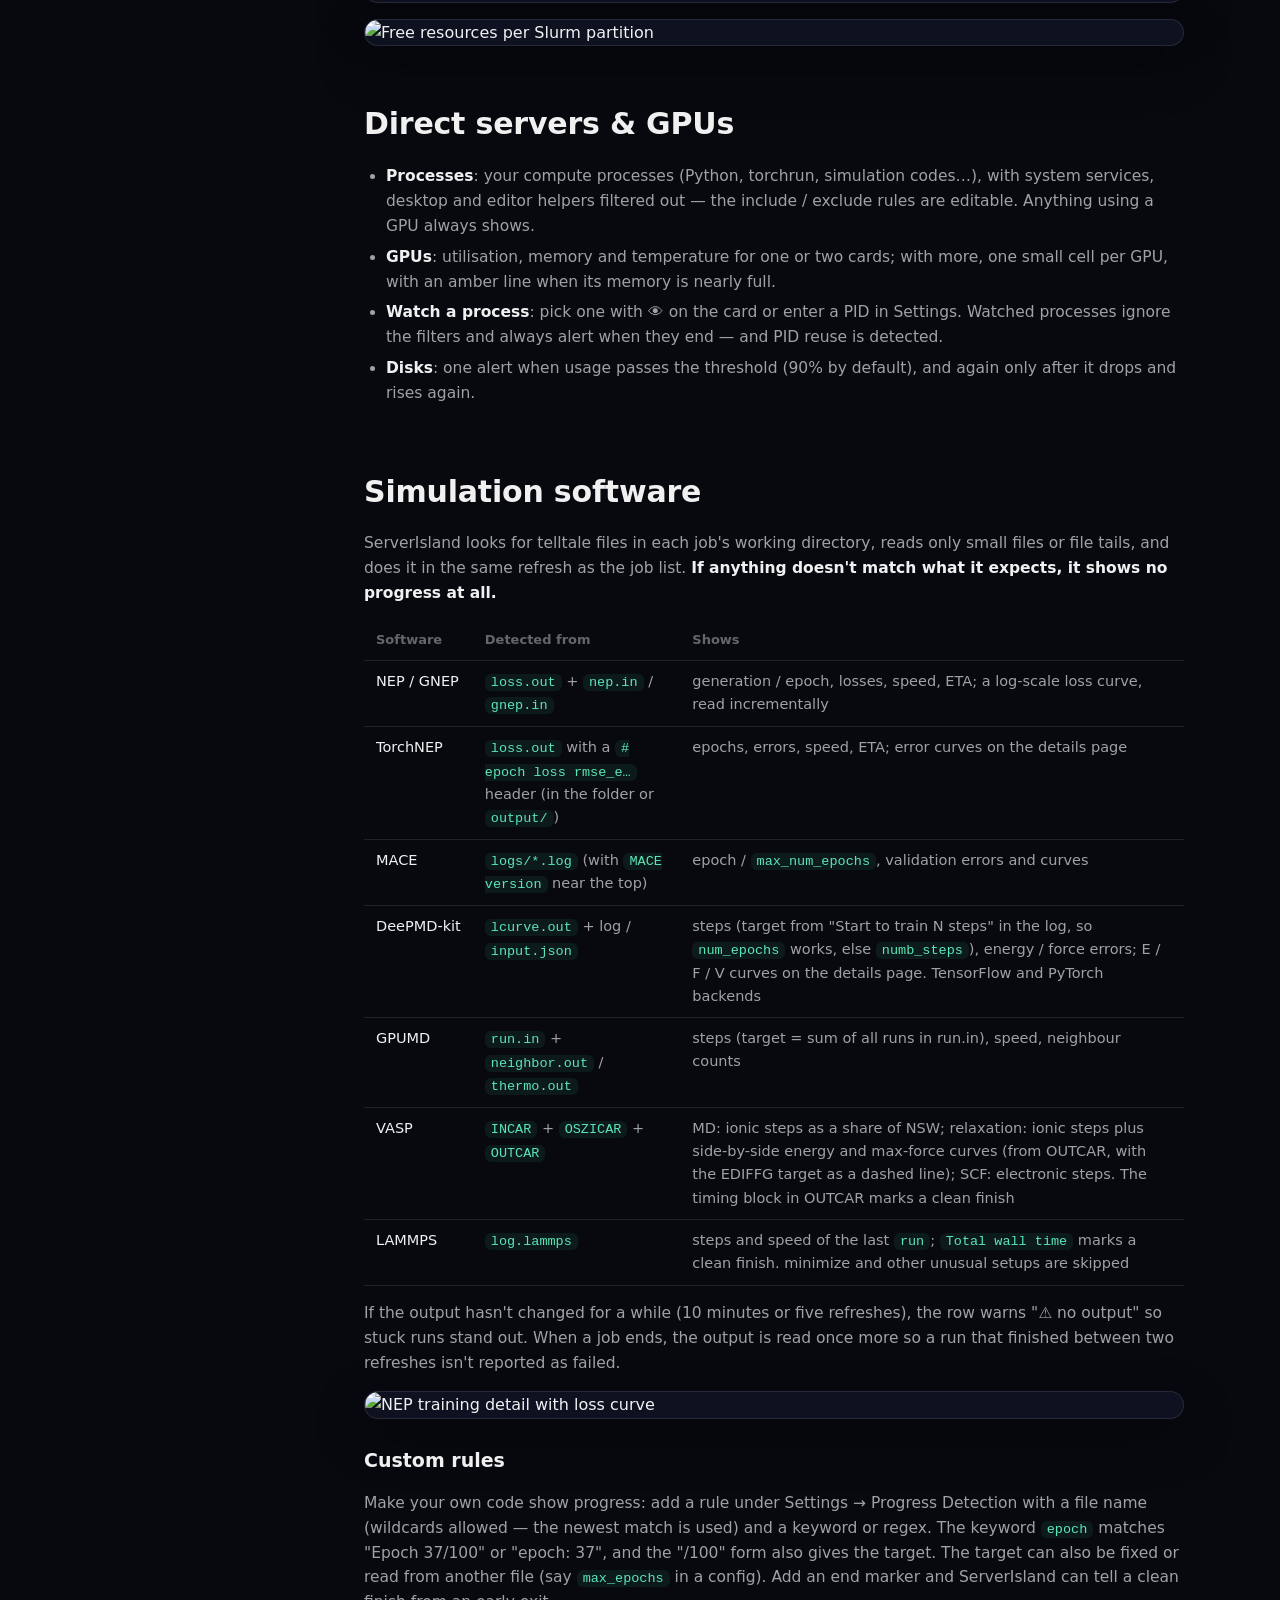
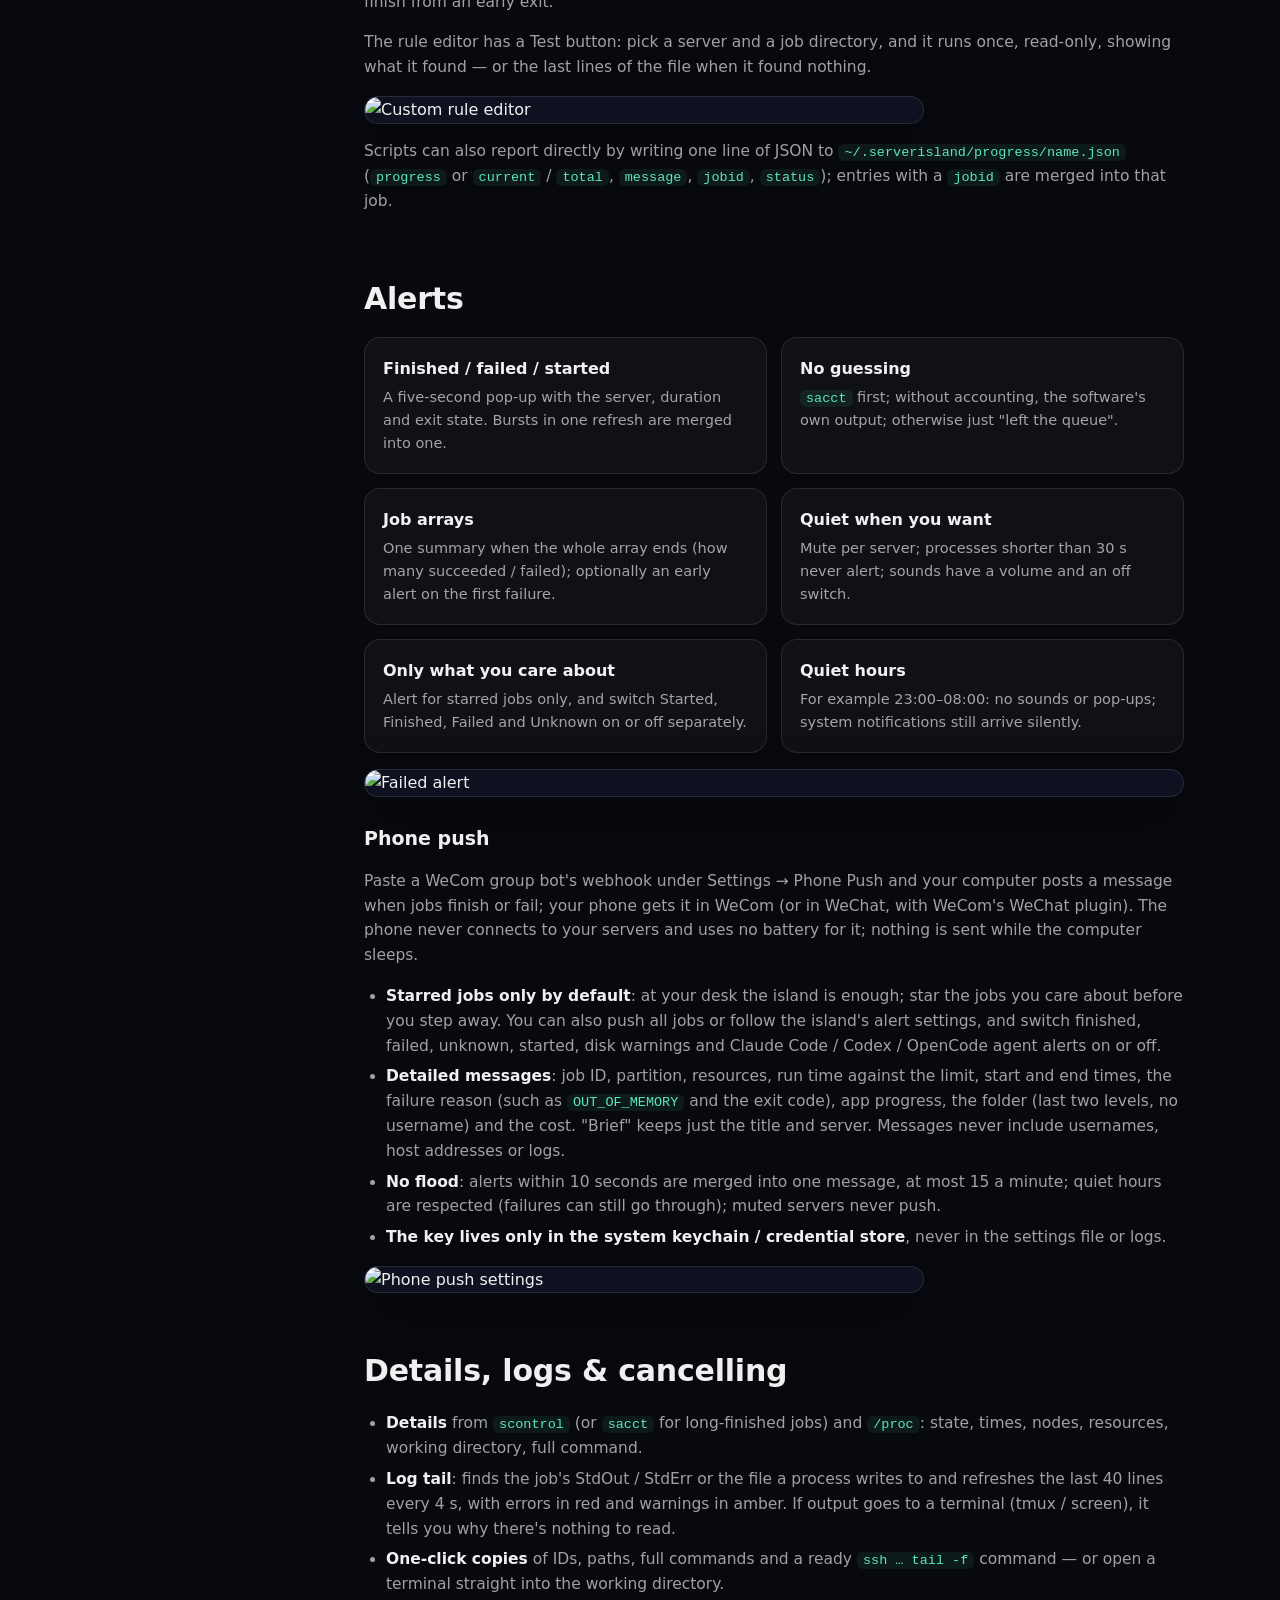
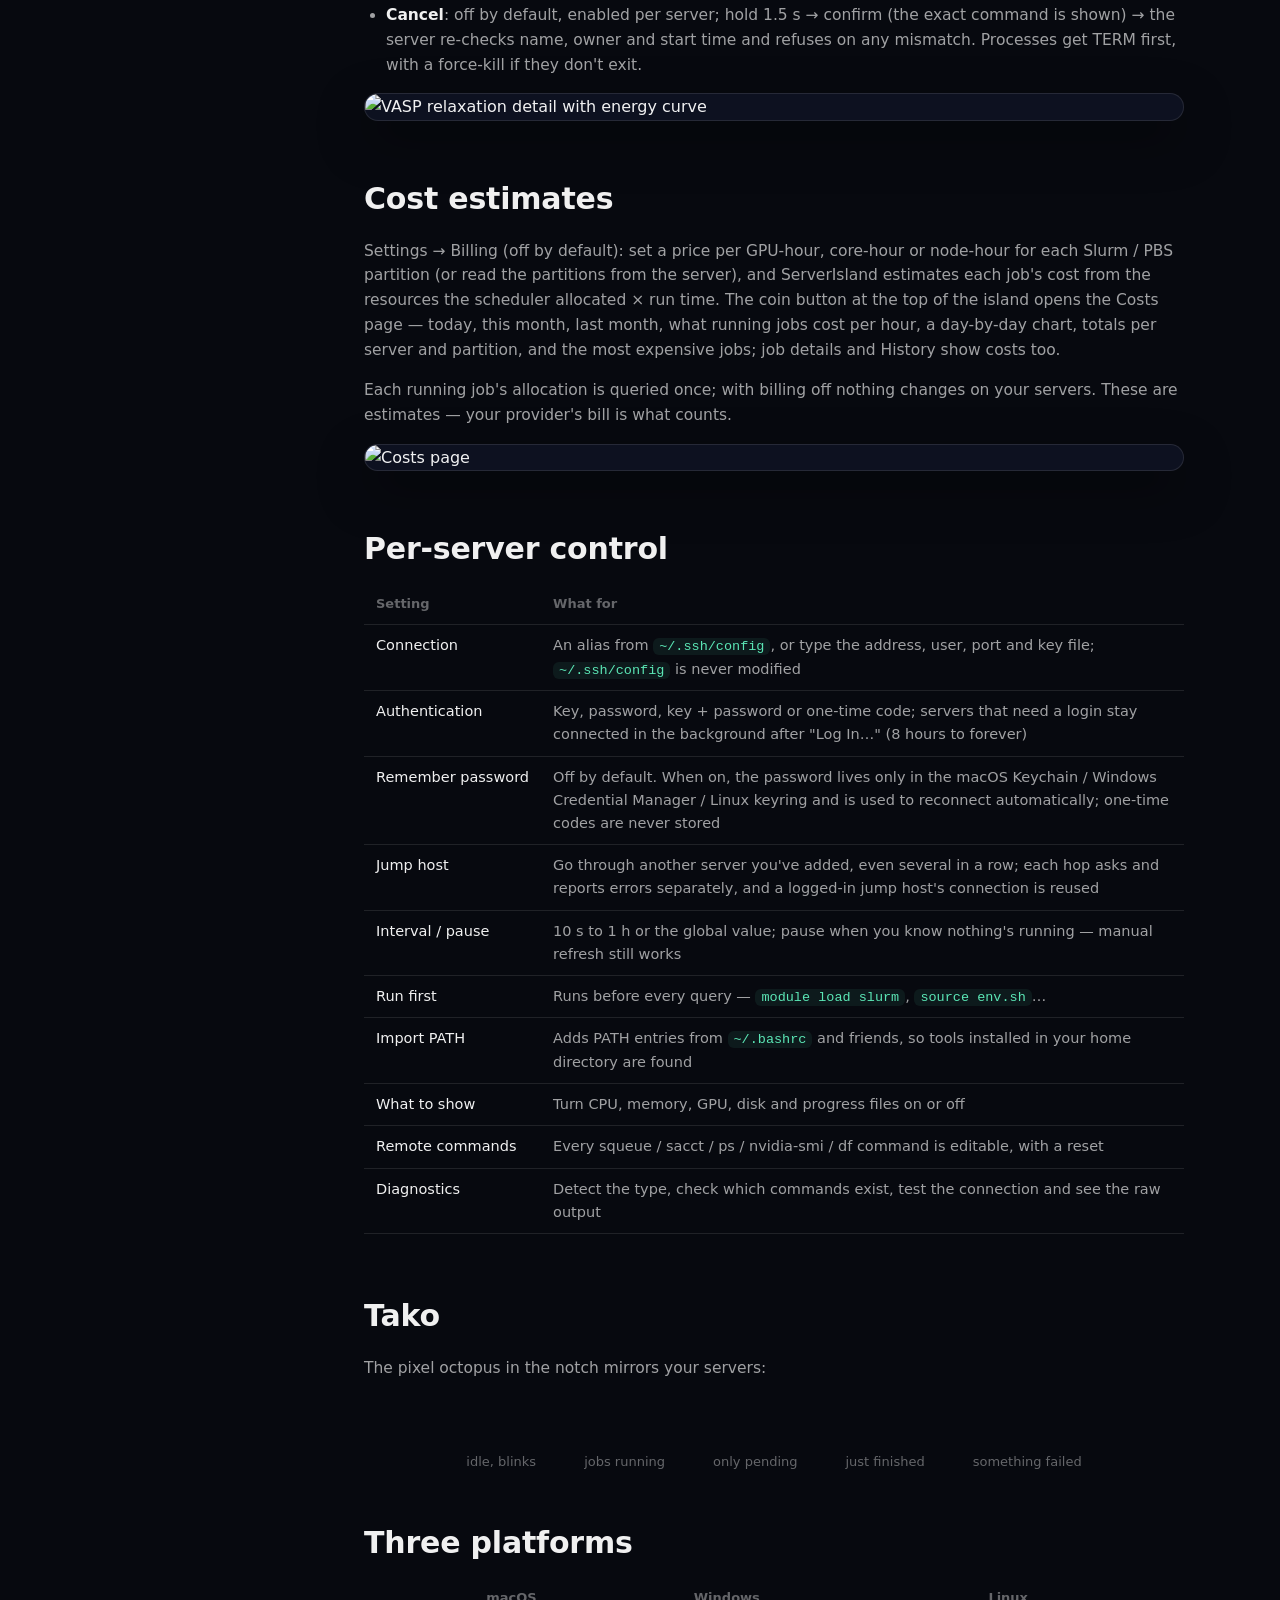
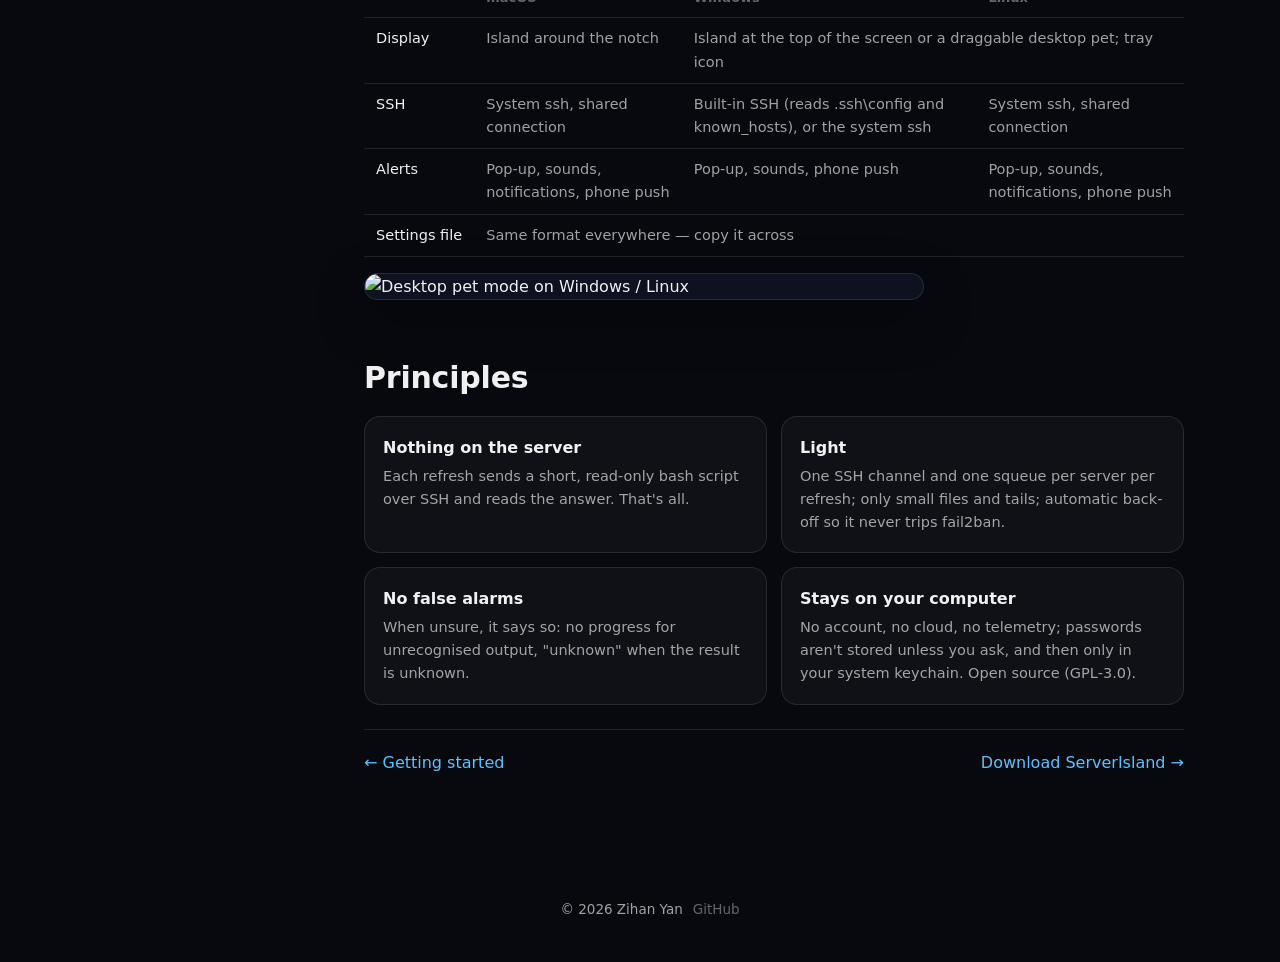
==== commit aa136aed: "Site and README: desk display section, Chinese README by default - Home page: a "desk display" secti" ====
--- a/site/features.html
+++ b/site/features.html
@@ -30,6 +30,7 @@
   <nav class="nav-links">
     <a href="index.html#features"><span lang="zh">功能</span><span lang="en">Features</span></a>
     <a href="index.html#apps"><span lang="zh">计算软件</span><span lang="en">Software</span></a>
+    <a href="index.html#display"><span lang="zh">桌面副屏</span><span lang="en">Display</span></a>
     <a class="current" href="manual.html"><span lang="zh">使用手册</span><span lang="en">Guide</span></a>
     <a href="index.html#opensource"><span lang="zh">开源</span><span lang="en">Open source</span></a>
   </nav>
--- a/site/css/style.css
+++ b/site/css/style.css
@@ -0,0 +1,536 @@
+/* ServerIsland 官网：配色、圆角、卡片和 App / 宣传视频保持一致（深色）。 */
+:root {
+  --bg: #07090f;
+  --bg-2: #0d1120;
+  --mint: #5BE6B5;
+  --cyan: #5CC2FF;
+  --amber: #FFBF4D;
+  --coral: #FF6E6E;
+  --violet: #A88CFF;
+  --text: rgba(255, 255, 255, 0.94);
+  --sec: rgba(255, 255, 255, 0.62);
+  --ter: rgba(255, 255, 255, 0.38);
+  --card: rgba(255, 255, 255, 0.06);
+  --card-2: rgba(255, 255, 255, 0.035);
+  --line: rgba(255, 255, 255, 0.10);
+  --track: rgba(255, 255, 255, 0.10);
+  --font: -apple-system, BlinkMacSystemFont, "SF Pro Rounded", "PingFang SC", "Hiragino Sans GB", "Microsoft YaHei", system-ui, sans-serif;
+  --mono: "SF Mono", ui-monospace, Menlo, Consolas, monospace;
+  --radius: 18px;
+  --max: 1120px;
+  color-scheme: dark;
+}
+
+* { box-sizing: border-box; }
+html { scroll-behavior: smooth; -webkit-text-size-adjust: 100%; }
+body {
+  margin: 0;
+  background: var(--bg);
+  color: var(--text);
+  font-family: var(--font);
+  font-size: 16px;
+  line-height: 1.6;
+  -webkit-font-smoothing: antialiased;
+  overflow-x: hidden;
+}
+a { color: inherit; text-decoration: none; }
+img { max-width: 100%; display: block; }
+code, pre { font-family: var(--mono); }
+
+/* 中英文切换：只显示当前语言 */
+html[data-lang="zh"] [lang="en"] { display: none !important; }
+html[data-lang="en"] [lang="zh"] { display: none !important; }
+
+/* ---------------------------------------------------------------- 导航 */
+.nav {
+  position: fixed; inset: 0 0 auto 0; z-index: 50;
+  display: flex; align-items: center; gap: 24px;
+  height: 60px; padding: 0 max(16px, calc((100vw - var(--max)) / 2));
+  background: rgba(7, 9, 15, 0.6);
+  backdrop-filter: saturate(160%) blur(16px);
+  -webkit-backdrop-filter: saturate(160%) blur(16px);
+  border-bottom: 1px solid transparent;
+  transition: border-color .3s, background .3s;
+}
+.nav.scrolled { border-bottom-color: var(--line); background: rgba(7, 9, 15, 0.82); }
+.brand { display: flex; align-items: center; gap: 9px; font-weight: 700; letter-spacing: .2px; }
+.nav-links { display: flex; gap: 22px; margin-left: 12px; font-size: 14.5px; color: var(--sec); white-space: nowrap; }
+.nav-right > * { white-space: nowrap; }
+.nav-links a:hover { color: var(--text); }
+.nav-right { margin-left: auto; display: flex; align-items: center; gap: 10px; }
+.gh-link { display: inline-flex; align-items: center; gap: 6px; font-size: 13.5px; color: var(--sec); }
+.gh-link:hover { color: var(--text); }
+.btn svg { flex: none; }
+.star-count { display: inline-flex; align-items: center; gap: 4px; padding: 1px 8px; border-radius: 999px; background: rgba(255,191,77,.14); color: var(--amber); font-size: 12.5px; font-weight: 700; }
+.star-count[hidden] { display: none; }
+.star-count svg { width: 12px; height: 12px; }
+.star-cta { max-width: 620px; margin: 28px auto 8px; padding: 18px 22px; border-radius: var(--radius); background: var(--card-2); border: 1px solid var(--line); }
+.star-cta p { margin: 0 0 12px; color: var(--sec); font-size: 14.5px; }
+.star-cta code { color: var(--mint); }
+.lang-toggle {
+  font: inherit; font-size: 13px; color: var(--sec); cursor: pointer;
+  background: transparent; border: 1px solid var(--line); border-radius: 999px; padding: 4px 11px;
+}
+.lang-toggle:hover { color: var(--text); border-color: rgba(255,255,255,.22); }
+
+/* ---------------------------------------------------------------- 按钮 */
+.btn {
+  display: inline-flex; align-items: center; justify-content: center; gap: 8px;
+  font-weight: 600; border-radius: 999px; padding: 12px 22px; font-size: 15.5px;
+  transition: transform .15s, box-shadow .2s, background .2s, color .2s;
+  white-space: nowrap;
+}
+.btn:active { transform: scale(.97); }
+.btn-primary {
+  color: #04140e;
+  background: linear-gradient(135deg, var(--mint), #7CCBFF);
+  box-shadow: 0 8px 30px rgba(91, 230, 181, .28);
+}
+.btn-primary:hover { box-shadow: 0 10px 40px rgba(91, 230, 181, .45); transform: translateY(-1px); }
+.btn-ghost { color: var(--text); background: var(--card); border: 1px solid var(--line); }
+.btn-ghost:hover { background: rgba(255,255,255,.1); }
+.btn-small { padding: 6px 14px; font-size: 13.5px; color: #04140e; background: var(--mint); }
+.btn-large { padding: 15px 30px; font-size: 17px; }
+
+/* ---------------------------------------------------------------- 首屏 */
+.hero {
+  position: relative;
+  min-height: 100vh;
+  padding: 108px 16px 64px;
+  display: flex; flex-direction: column; align-items: center;
+  overflow: hidden;
+}
+.hero-sky { position: absolute; inset: 0; width: 100%; height: 100%; z-index: 0; }
+.hero-inner { position: relative; z-index: 4; text-align: center; max-width: 820px; }
+.hero-tako { display: block; margin: 0 auto 6px; filter: drop-shadow(0 0 22px rgba(91,230,181,.45)); animation: tako-bob 2.4s ease-in-out infinite; }
+@keyframes tako-bob { 0%, 100% { transform: translateY(0); } 50% { transform: translateY(-8px); } }
+.pixel-word { width: min(560px, 88vw); height: auto; aspect-ratio: 560 / 96; display: block; margin: 0 auto 10px; }
+.hero h1 {
+  margin: 4px 0 12px;
+  font-size: clamp(34px, 6vw, 60px);
+  line-height: 1.12; letter-spacing: -0.5px; font-weight: 800;
+}
+.lead { color: var(--sec); font-size: clamp(15.5px, 2vw, 18.5px); margin: 0 auto 26px; }
+.cta { display: flex; gap: 12px; justify-content: center; flex-wrap: wrap; position: relative; z-index: 40; }
+.fine { color: var(--ter); font-size: 13px; margin-top: 14px; }
+
+/* Mac 屏幕顶部 + 刘海演示 */
+.mac {
+  position: relative; z-index: 1;
+  width: min(980px, 100%);
+  margin-top: 46px;
+  border-radius: 22px 22px 0 0;
+  padding: 10px 10px 0;
+  background: linear-gradient(#2a2d36, #16181f);
+  box-shadow: 0 -1px 0 rgba(255,255,255,.12) inset, 0 40px 120px rgba(0,0,0,.6);
+}
+.mac-screen {
+  position: relative;
+  height: 480px;
+  border-radius: 14px 14px 0 0;
+  overflow: hidden;
+  background:
+    radial-gradient(120% 90% at 20% 110%, rgba(255, 191, 77, .55), transparent 60%),
+    radial-gradient(90% 80% at 90% 100%, rgba(255, 110, 140, .45), transparent 55%),
+    linear-gradient(180deg, #4b5a8a 0%, #9a7ea0 55%, #e7b98f 100%);
+}
+.menubar {
+  position: absolute; inset: 0 0 auto 0; height: 30px;
+  display: flex; align-items: center; gap: 18px; padding: 0 16px;
+  font-size: 13px; color: rgba(255,255,255,.92);
+  background: rgba(255,255,255,.16);
+  backdrop-filter: blur(20px); -webkit-backdrop-filter: blur(20px);
+}
+.menubar .apple { width: 13px; height: 15px; background: rgba(255,255,255,.92);
+  -webkit-mask: url('data:image/svg+xml;utf8,<svg xmlns="http://www.w3.org/2000/svg" viewBox="0 0 24 24"><path d="M16.4 12.6c0-2.6 2.1-3.8 2.2-3.9-1.2-1.8-3.1-2-3.7-2-1.6-.2-3.1.9-3.9.9-.8 0-2-.9-3.4-.9-1.7 0-3.3 1-4.2 2.6-1.8 3.1-.5 7.7 1.3 10.2.9 1.2 1.9 2.6 3.2 2.6 1.3-.1 1.8-.8 3.3-.8 1.6 0 2 .8 3.4.8 1.4 0 2.3-1.3 3.1-2.5 1-1.4 1.4-2.8 1.4-2.9 0 0-2.7-1-2.7-4.1zM13.9 5c.7-.9 1.2-2 1.1-3.2-1 0-2.3.7-3 1.6-.7.8-1.3 2-1.1 3.1 1.2.1 2.3-.6 3-1.5z"/></svg>') center / contain no-repeat;
+          mask: url('data:image/svg+xml;utf8,<svg xmlns="http://www.w3.org/2000/svg" viewBox="0 0 24 24"><path d="M16.4 12.6c0-2.6 2.1-3.8 2.2-3.9-1.2-1.8-3.1-2-3.7-2-1.6-.2-3.1.9-3.9.9-.8 0-2-.9-3.4-.9-1.7 0-3.3 1-4.2 2.6-1.8 3.1-.5 7.7 1.3 10.2.9 1.2 1.9 2.6 3.2 2.6 1.3-.1 1.8-.8 3.3-.8 1.6 0 2 .8 3.4.8 1.4 0 2.3-1.3 3.1-2.5 1-1.4 1.4-2.8 1.4-2.9 0 0-2.7-1-2.7-4.1zM13.9 5c.7-.9 1.2-2 1.1-3.2-1 0-2.3.7-3 1.6-.7.8-1.3 2-1.1 3.1 1.2.1 2.3-.6 3-1.5z"/></svg>') center / contain no-repeat; }
+.menubar-right { margin-left: auto; }
+.hint {
+  position: absolute; left: 50%; top: 52px; transform: translateX(-50%);
+  font-size: 12.5px; color: rgba(255,255,255,.8); text-shadow: 0 1px 6px rgba(0,0,0,.4);
+  transition: opacity .4s; pointer-events: none;
+}
+.mac.touched .hint { opacity: 0; }
+
+/* 岛本体：宽高随状态变化，弹簧感的过渡 */
+.island {
+  --w: 300px; --h: 30px; --r: 12px;
+  position: absolute; left: 50%; top: 0; z-index: 3;
+  width: var(--w); height: var(--h);
+  transform: translateX(-50%);
+  background: #000;
+  border-radius: 0 0 var(--r) var(--r);
+  transition: width .55s cubic-bezier(.34, 1.36, .5, 1), height .55s cubic-bezier(.34, 1.36, .5, 1), border-radius .45s ease;
+  cursor: default;
+  box-shadow: 0 10px 30px rgba(0,0,0,0);
+}
+/* 顶部两侧的内凹小耳朵，和硬件刘海一样 */
+.island::before, .island::after {
+  content: ""; position: absolute; top: 0; width: 10px; height: 10px;
+  background: radial-gradient(circle at 0 100%, transparent 9.5px, #000 10px);
+}
+.island::before { left: -10px; background: radial-gradient(circle at 0 100%, transparent 9.5px, #000 10px); }
+.island::after { right: -10px; background: radial-gradient(circle at 100% 100%, transparent 9.5px, #000 10px); }
+.island[data-state="toast"] { --w: 440px; --h: 92px; --r: 24px; box-shadow: 0 14px 40px rgba(0,0,0,.35); }
+.island[data-state="panel"] { --w: min(700px, 94%); --h: 430px; --r: 28px; box-shadow: 0 24px 60px rgba(0,0,0,.55); }
+
+.island > .wings, .island > .toast, .island > .panel {
+  position: absolute; inset: 0; opacity: 0; pointer-events: none;
+  transition: opacity .25s ease;
+}
+.island[data-state="collapsed"] > .wings,
+.island[data-state="toast"] > .toast,
+.island[data-state="panel"] > .panel { opacity: 1; pointer-events: auto; transition: opacity .3s ease .18s; }
+
+.wings { display: flex; align-items: center; justify-content: space-between; padding: 0 12px; font-size: 13px; }
+.wing-left, .wing-right { display: flex; align-items: center; gap: 6px; font-variant-numeric: tabular-nums; }
+.wing-right b { color: var(--mint); }
+.ring { width: 17px; height: 17px; transform: rotate(-90deg); }
+.ring-track { fill: none; stroke: rgba(255,255,255,.14); stroke-width: 2.6; }
+.ring-fill { fill: none; stroke: var(--mint); stroke-width: 2.6; stroke-linecap: round; stroke-dasharray: 47.1; stroke-dashoffset: 28; transition: stroke-dashoffset .8s ease; }
+
+.toast { display: flex; align-items: center; gap: 14px; padding: 36px 22px 10px; }
+.toast-title { font-weight: 700; font-size: 15px; }
+.toast-sub { color: var(--sec); font-size: 12.5px; }
+
+.panel { padding: 7px 16px 14px; overflow: hidden; }
+.panel-head { display: flex; align-items: center; gap: 7px; height: 26px; font-size: 13px; margin-bottom: 10px; }
+.chip { font-size: 11.5px; font-weight: 700; font-variant-numeric: tabular-nums; font-style: normal; }
+.chip i { font-style: normal; }
+.chip.small { font-size: 10.5px; padding: 1px 6px; border-radius: 999px; background: rgba(255,255,255,.06); }
+.mint { color: var(--mint); } .amber { color: var(--amber); } .cyan { color: var(--cyan); }
+.coral { color: var(--coral); } .violet { color: var(--violet); }
+.muted { color: var(--ter); } .mono { font-family: var(--mono); font-size: 10.5px; }
+.card {
+  border-radius: 15px; padding: 10px 12px; margin-bottom: 8px;
+  background: linear-gradient(rgba(255,255,255,.075), rgba(255,255,255,.035));
+  border: 0.6px solid rgba(255,255,255,.1);
+}
+.card-head { display: flex; align-items: center; gap: 7px; font-size: 12.5px; margin-bottom: 6px; }
+.dot { width: 6px; height: 6px; border-radius: 50%; background: var(--mint); box-shadow: 0 0 6px var(--mint); }
+.badge { font-style: normal; font-size: 8.5px; font-weight: 800; letter-spacing: .6px; padding: 2px 6px; border-radius: 999px; }
+.badge.violet { background: rgba(168,140,255,.14); }
+.badge.cyan { background: rgba(92,194,255,.14); }
+.job { display: flex; gap: 10px; align-items: center; padding: 4px 0; }
+.ico { width: 22px; height: 22px; border-radius: 50%; display: grid; place-items: center; font-style: normal; font-size: 12px; color: var(--mint); background: rgba(91,230,181,.15); flex: none; }
+.ico.violet { color: var(--violet); background: rgba(168,140,255,.15); }
+.job-main { flex: 1; min-width: 0; }
+.job-top { display: flex; align-items: baseline; gap: 6px; font-size: 12px; }
+.job-top b { font-weight: 600; white-space: nowrap; overflow: hidden; text-overflow: ellipsis; }
+.job-top .right { margin-left: auto; font-size: 11px; font-weight: 600; font-variant-numeric: tabular-nums; white-space: nowrap; }
+.job-sub { font-size: 10.5px; color: var(--ter); text-align: right; margin-top: -2px; font-variant-numeric: tabular-nums; }
+.bar { height: 4px; border-radius: 4px; background: var(--track); overflow: hidden; display: flex; gap: 1px; margin: 5px 0 3px; width: 66%; }
+.bar > i { display: block; height: 100%; background: linear-gradient(90deg, var(--mint), var(--cyan)); border-radius: 4px; transition: width .8s ease; }
+.bar.time > i { background: rgba(255,255,255,.35); }
+.bar.seg > i { border-radius: 0; }
+.bar .s-done { background: var(--mint); } .bar .s-fail { background: var(--coral); } .bar .s-run { background: rgba(92,194,255,.55); }
+
+/* ---------------------------------------------------------------- 数字条 */
+.stats {
+  display: grid; grid-template-columns: repeat(3, 1fr); gap: 16px;
+  max-width: var(--max); margin: 0 auto; padding: 48px 16px 16px;
+}
+.stats div {
+  text-align: center; padding: 22px 12px; border-radius: var(--radius);
+  background: var(--card-2); border: 1px solid var(--line); color: var(--sec); font-size: 14px;
+}
+.stats b { display: block; font-size: 34px; color: var(--text); letter-spacing: -.5px;
+  background: linear-gradient(135deg, var(--mint), #7CCBFF); -webkit-background-clip: text; background-clip: text; color: transparent; }
+
+/* ---------------------------------------------------------------- 通用分区 */
+.section { max-width: var(--max); margin: 0 auto; padding: 96px 16px 24px; }
+.section h2 { text-align: center; font-size: clamp(28px, 4.2vw, 42px); line-height: 1.2; margin: 0 0 12px; letter-spacing: -.3px; }
+.section-lead { text-align: center; color: var(--sec); margin: 0 auto 48px; max-width: 680px; }
+
+.feature {
+  display: grid; grid-template-columns: 1fr 1.25fr; gap: 48px; align-items: center;
+  margin-bottom: 96px;
+}
+.feature.flip .feature-text { order: 2; }
+.eyebrow { font-family: var(--mono); color: var(--mint); font-size: 13px; letter-spacing: 1px; }
+.feature h3 { font-size: clamp(22px, 2.6vw, 28px); margin: 6px 0 12px; line-height: 1.3; }
+.feature p { color: var(--sec); margin: 0 0 14px; }
+.ticks { list-style: none; padding: 0; margin: 0; color: var(--sec); font-size: 14.5px; }
+.ticks li { padding-left: 22px; position: relative; margin: 6px 0; }
+.ticks li::before { content: ""; position: absolute; left: 2px; top: .62em; width: 8px; height: 8px; border-radius: 2px; background: var(--mint); box-shadow: 0 0 8px rgba(91,230,181,.6); }
+
+.shot { margin: 0; border-radius: var(--radius); overflow: hidden; background: var(--bg-2); border: 1px solid var(--line); box-shadow: 0 30px 80px rgba(0,0,0,.45); }
+.shot img { width: 100%; height: auto; }
+.shot.stack { display: grid; gap: 1px; background: var(--line); }
+.shot figcaption { padding: 10px 14px; font-size: 13.5px; color: var(--sec); background: var(--bg-2); }
+
+/* 计算软件 */
+.app-grid { display: grid; grid-template-columns: repeat(5, 1fr); gap: 12px; margin-bottom: 40px; }
+.app-card {
+  padding: 18px 16px; border-radius: var(--radius); background: var(--card-2); border: 1px solid var(--line);
+  transition: transform .25s, border-color .25s;
+}
+.app-card:hover { transform: translateY(-3px); border-color: rgba(91,230,181,.4); }
+.app-card b { display: block; font-size: 17px; }
+.app-card code { display: block; font-size: 11.5px; color: var(--mint); margin: 6px 0 8px; white-space: nowrap; overflow: hidden; text-overflow: ellipsis; }
+.app-card p { margin: 0; font-size: 13px; color: var(--sec); line-height: 1.5; }
+.app-card.custom { border-style: dashed; }
+.shot-pair { display: grid; grid-template-columns: 1fr 1fr; gap: 20px; align-items: stretch; }
+.shot-pair .shot { display: flex; flex-direction: column; }
+.shot-pair .shot img { height: 400px; object-fit: cover; object-position: top center; }
+.shot-pair .shot img.crop-bottom { object-position: bottom center; }
+
+/* Tako */
+.tako-section { text-align: center; }
+.moods { display: flex; justify-content: center; gap: clamp(16px, 5vw, 48px); flex-wrap: wrap; }
+.moods figure { margin: 0; display: grid; justify-items: center; gap: 8px; color: var(--ter); font-size: 13px; }
+canvas.tako { image-rendering: pixelated; }
+
+/* 视频 */
+.video { border-radius: var(--radius); overflow: hidden; border: 1px solid var(--line); box-shadow: 0 30px 80px rgba(0,0,0,.5); background: #000; aspect-ratio: 16 / 9; }
+.video video { width: 100%; height: 100%; display: block; }
+/* 手册里的视频教程：章节跳转 */
+.chapters { display: grid; grid-template-columns: repeat(4, 1fr); gap: 8px; margin-top: 12px; }
+.chapters button { font: inherit; font-size: 13.5px; color: var(--sec); text-align: left; cursor: pointer; background: var(--card-2); border: 1px solid var(--line); border-radius: 10px; padding: 8px 11px; display: flex; gap: 8px; align-items: baseline; transition: border-color .2s, color .2s; }
+.chapters button b { font-family: var(--mono); font-weight: 600; font-size: 12px; color: var(--mint); }
+.chapters button:hover, .chapters button.active { color: var(--text); border-color: rgba(91,230,181,.5); }
+@media (max-width: 640px) { .chapters { grid-template-columns: repeat(2, 1fr); } }
+
+/* 桌面副屏 */
+.display-hero { display: grid; grid-template-columns: 1.35fr 1fr; gap: 20px; align-items: stretch; }
+.display-main { display: block; border-radius: var(--radius); overflow: hidden; border: 1px solid var(--line); box-shadow: 0 30px 80px rgba(0,0,0,.45); }
+.display-main img { width: 100%; height: 100%; object-fit: cover; display: block; transition: transform .5s; }
+.display-main:hover img { transform: scale(1.02); }
+.display-buy { padding: 24px; border-radius: var(--radius); background: var(--card-2); border: 1px solid var(--line); display: flex; flex-direction: column; gap: 14px; }
+.display-buy h3 { margin: 0; font-size: 20px; }
+.display-buy ul { margin: 0; padding-left: 18px; color: var(--sec); font-size: 14.5px; line-height: 1.6; }
+.display-buy li { margin: 4px 0; }
+.display-qr { display: flex; gap: 16px; align-items: center; padding: 14px; border-radius: 14px; background: var(--card); border: 1px solid rgba(255, 213, 0, .35); margin-top: auto; }
+.display-qr img { flex: none; width: 132px; height: 132px; border-radius: 10px; background: #fff; padding: 6px; }
+.display-qr b { display: block; font-size: 17px; margin-bottom: 4px; color: #FFD84D; }
+.display-qr div > span { color: var(--sec); font-size: 13.5px; line-height: 1.5; }
+.display-note { margin: 0; color: var(--ter); font-size: 12.5px; line-height: 1.5; }
+.display-gallery { display: grid; grid-template-columns: repeat(3, 1fr); gap: 16px; margin-top: 20px; }
+.display-thumb { display: block; border-radius: 14px; overflow: hidden; border: 1px solid var(--line); background: var(--bg-2); color: var(--sec); text-decoration: none; transition: transform .25s, border-color .25s; }
+.display-thumb:hover { transform: translateY(-3px); border-color: rgba(91,230,181,.4); color: var(--text); }
+.display-thumb img { width: 100%; aspect-ratio: 1; object-fit: cover; display: block; }
+.display-thumb > .cap { display: block; padding: 9px 12px; font-size: 13.5px; }
+@media (max-width: 860px) {
+  .display-hero { grid-template-columns: 1fr; }
+  .display-gallery { grid-template-columns: repeat(2, 1fr); gap: 10px; }
+}
+@media (max-width: 420px) {
+  .display-qr { flex-direction: column; text-align: center; }
+}
+
+/* 隐私 */
+.privacy-grid { display: grid; grid-template-columns: repeat(3, 1fr); gap: 16px; }
+.privacy-grid > div { padding: 24px; border-radius: var(--radius); background: var(--card-2); border: 1px solid var(--line); }
+.privacy-grid h3 { margin: 0 0 8px; font-size: 18px; }
+.privacy-grid p { margin: 0; color: var(--sec); font-size: 14.5px; }
+
+/* 下载 */
+.download { text-align: center; }
+.download .tako.big { display: block; margin: 0 auto 8px; }
+.first-open { max-width: 640px; margin: 28px auto 0; text-align: left; color: var(--sec); font-size: 14.5px; }
+.first-open summary { cursor: pointer; text-align: center; color: var(--ter); }
+.first-open ul { padding-left: 20px; } .first-open li { margin: 6px 0; }
+.first-open pre { background: var(--card); border: 1px solid var(--line); border-radius: 10px; padding: 12px 14px; overflow-x: auto; font-size: 13px; color: var(--text); }
+
+/* 开源 */
+.oss-grid { display: grid; grid-template-columns: repeat(3, 1fr); gap: 16px; }
+.oss-card {
+  display: grid; gap: 6px; padding: 24px; border-radius: var(--radius);
+  background: var(--card-2); border: 1px solid var(--line); transition: transform .25s, border-color .25s;
+}
+.oss-card:hover { transform: translateY(-3px); border-color: rgba(91,230,181,.4); }
+.oss-card svg { width: 26px; height: 26px; color: var(--text); }
+.oss-card b { font-size: 18px; }
+.oss-card span { color: var(--sec); font-size: 14.5px; }
+pre.build { display: inline-block; text-align: left; margin: 6px auto 0; background: var(--card); border: 1px solid var(--line); border-radius: 10px; padding: 12px 16px; font-size: 13px; color: var(--sec); max-width: 100%; overflow-x: auto; }
+
+/* FAQ */
+.faq-list { max-width: 760px; margin: 0 auto; }
+.faq-list details { border-bottom: 1px solid var(--line); padding: 16px 4px; }
+.faq-list summary { cursor: pointer; font-weight: 600; list-style: none; display: flex; justify-content: space-between; gap: 12px; }
+.faq-list summary::after { content: "+"; color: var(--ter); font-weight: 400; transition: transform .2s; }
+.faq-list details[open] summary::after { transform: rotate(45deg); }
+.faq-list summary::-webkit-details-marker { display: none; }
+.faq-list p { color: var(--sec); margin: 10px 0 0; font-size: 15px; }
+
+.footer {
+  display: flex; align-items: center; justify-content: center; gap: 10px; flex-wrap: wrap;
+  padding: 56px 16px 48px; color: var(--sec); font-size: 13.5px;
+}
+/* 访问量统计（不蒜子）：脚本加载成功后才把两个 container 设为显示，被拦截时什么都不显示。 */
+.site-stats { color: var(--ter); font-variant-numeric: tabular-nums; }
+#busuanzi_container_site_pv, #busuanzi_container_site_uv { display: none; }
+.site-stats .sep { margin: 0 8px; }
+
+/* 滚动出现 */
+.reveal { opacity: 0; transform: translateY(26px); transition: opacity .8s ease, transform .8s cubic-bezier(.2, .8, .2, 1); }
+.reveal.in { opacity: 1; transform: none; }
+@media (prefers-reduced-motion: reduce) {
+  .hero-tako { animation: none; }
+  .reveal { opacity: 1; transform: none; transition: none; }
+  .island, .island * { transition: none !important; }
+  html { scroll-behavior: auto; }
+}
+
+/* ---------------------------------------------------------------- 窄屏 */
+@media (max-width: 1000px) { .nav-links { display: none; } }
+@media (max-width: 900px) {
+  .feature, .feature.flip { grid-template-columns: 1fr; gap: 24px; margin-bottom: 72px; }
+  .feature.flip .feature-text { order: 0; }
+  .app-grid { grid-template-columns: repeat(2, 1fr); }
+  .app-card.custom { grid-column: span 2; }
+  .shot-pair, .privacy-grid, .oss-grid { grid-template-columns: 1fr; }
+  .shot-pair .shot img { height: auto; }
+}
+@media (max-width: 640px) {
+  .nav-links { display: none; }
+  .gh-link span { display: none; }
+  .stats { grid-template-columns: 1fr; }
+  .mac { padding: 6px 6px 0; border-radius: 14px 14px 0 0; }
+  .mac-screen { height: 420px; }
+  .menubar > span:not(.apple):not(.menubar-right) { display: none; }
+  .island { --w: 230px; }
+  .island[data-state="toast"] { --w: 92%; }
+  .island[data-state="panel"] { --w: 96%; --h: 400px; }
+  .job-sub { display: none; }
+  .bar { width: 100%; }
+}
+
+/* ---------------------------------------------------------------- 手册 / 功能介绍（子页面） */
+.nav-links a.current { color: var(--text); }
+.doc-hero { max-width: var(--max); margin: 0 auto; padding: 104px 16px 8px; display: flex; align-items: center; gap: 18px; }
+.doc-hero h1 { margin: 0; font-size: clamp(30px, 4.6vw, 44px); line-height: 1.15; letter-spacing: -.4px; }
+.doc-hero p { margin: 6px 0 0; color: var(--sec); }
+.doc-tabs { max-width: var(--max); margin: 18px auto 0; padding: 0 16px; display: flex; gap: 8px; flex-wrap: wrap; }
+.doc-tabs a { padding: 7px 16px; border-radius: 999px; font-size: 14px; color: var(--sec); background: var(--card-2); border: 1px solid var(--line); }
+.doc-tabs a:hover { color: var(--text); }
+.doc-tabs a.active { color: #04140e; background: var(--mint); border-color: var(--mint); font-weight: 600; }
+
+.docs { max-width: var(--max); margin: 0 auto; padding: 28px 16px 40px; display: grid; grid-template-columns: 220px minmax(0, 1fr); gap: 48px; }
+.toc { position: sticky; top: 84px; align-self: start; max-height: calc(100vh - 100px); overflow-y: auto; font-size: 14px; }
+.toc b { display: block; color: var(--ter); font-size: 12px; letter-spacing: .8px; text-transform: uppercase; margin: 0 0 8px; }
+.toc a { display: block; padding: 5px 10px; border-left: 2px solid var(--line); color: var(--sec); }
+.toc a:hover { color: var(--text); }
+.toc a.active { color: var(--mint); border-left-color: var(--mint); }
+.toc a.sub { padding-left: 22px; font-size: 13px; }
+
+.doc { min-width: 0; }
+.doc section { scroll-margin-top: 84px; padding-bottom: 28px; }
+.doc h2 { font-size: clamp(24px, 3vw, 30px); margin: 18px 0 12px; letter-spacing: -.2px; }
+.doc h3 { font-size: 19px; margin: 26px 0 8px; scroll-margin-top: 84px; }
+.doc p, .doc li { color: var(--sec); font-size: 15.5px; }
+.doc p b, .doc li b { color: var(--text); font-weight: 600; }
+.doc ul, .doc ol { padding-left: 22px; }
+.doc li { margin: 6px 0; }
+.doc code { font-size: 13.5px; color: var(--mint); background: rgba(91,230,181,.08); padding: 1px 6px; border-radius: 6px; }
+.doc pre { background: var(--card); border: 1px solid var(--line); border-radius: 12px; padding: 14px 16px; overflow-x: auto; font-size: 13.5px; color: var(--text); }
+.doc pre code { background: none; padding: 0; color: inherit; }
+.doc kbd { font-family: var(--font); font-size: 12.5px; padding: 1px 7px; border-radius: 6px; background: var(--card); border: 1px solid var(--line); border-bottom-width: 2px; color: var(--text); }
+.doc .shot { margin: 16px 0 8px; box-shadow: 0 18px 50px rgba(0,0,0,.4); }
+.doc .shot.narrow { max-width: 560px; }
+.doc table { width: 100%; border-collapse: collapse; margin: 12px 0; font-size: 14.5px; }
+.doc th, .doc td { text-align: left; padding: 9px 12px; border-bottom: 1px solid var(--line); vertical-align: top; }
+.doc th { color: var(--ter); font-weight: 600; font-size: 13px; }
+.doc td { color: var(--sec); }
+.doc td:first-child { color: var(--text); white-space: nowrap; }
+
+.callout { border-radius: 14px; padding: 14px 16px; margin: 14px 0; background: var(--card-2); border: 1px solid var(--line); border-left: 3px solid var(--cyan); }
+.callout.tip { border-left-color: var(--mint); }
+.callout.warn { border-left-color: var(--amber); }
+.callout p { margin: 0; font-size: 14.5px; }
+.callout p + p { margin-top: 6px; }
+
+.platforms { display: grid; grid-template-columns: repeat(3, 1fr); gap: 14px; margin: 16px 0; }
+.platform { padding: 20px; border-radius: var(--radius); background: var(--card-2); border: 1px solid var(--line); display: flex; flex-direction: column; gap: 6px; }
+.platform h3 { margin: 0; display: flex; align-items: center; gap: 8px; font-size: 18px; }
+.platform h3 svg { width: 20px; height: 20px; }
+.platform .req { color: var(--ter); font-size: 13px; }
+.platform ol { margin: 6px 0 0; padding-left: 20px; }
+.platform li { font-size: 14px; }
+.platform .btn { margin-top: auto; align-self: flex-start; }
+
+.steps { counter-reset: step; list-style: none; padding: 0; }
+.steps > li { counter-increment: step; position: relative; padding-left: 40px; margin: 14px 0; }
+.steps > li::before { content: counter(step); position: absolute; left: 0; top: 0; width: 26px; height: 26px; border-radius: 50%; display: grid; place-items: center; font-size: 13px; font-weight: 700; color: #04140e; background: var(--mint); }
+
+.feat-grid { display: grid; grid-template-columns: repeat(2, 1fr); gap: 14px; margin: 14px 0; }
+.feat { padding: 18px; border-radius: 16px; background: var(--card-2); border: 1px solid var(--line); }
+.feat b { display: block; color: var(--text); margin-bottom: 4px; }
+.feat p { margin: 0; font-size: 14.5px; }
+.pill { display: inline-block; font-size: 11.5px; font-weight: 700; padding: 1px 8px; border-radius: 999px; margin-left: 6px; vertical-align: 2px; }
+.pill.mac { color: #d0d4dc; background: rgba(255,255,255,.08); }
+.pill.win { color: var(--cyan); background: rgba(92,194,255,.12); }
+
+.doc-next { display: flex; justify-content: space-between; gap: 12px; margin-top: 24px; padding-top: 20px; border-top: 1px solid var(--line); }
+.doc-next a { color: var(--cyan); }
+
+/* 首页：三个平台的下载 */
+.dl-grid { display: grid; grid-template-columns: repeat(3, 1fr); gap: 14px; max-width: 900px; margin: 0 auto 8px; text-align: left; }
+.dl-card { display: flex; flex-direction: column; gap: 4px; padding: 20px; border-radius: var(--radius); background: var(--card-2); border: 1px solid var(--line); transition: transform .25s, border-color .25s; }
+.dl-card:hover { transform: translateY(-3px); border-color: rgba(91,230,181,.45); }
+.dl-card b { font-size: 18px; display: flex; align-items: center; gap: 8px; }
+.dl-card b svg { width: 20px; height: 20px; }
+.dl-card span { color: var(--sec); font-size: 13.5px; }
+.dl-card em { font-style: normal; color: var(--mint); font-size: 14px; font-weight: 600; margin-top: 8px; }
+
+@media (max-width: 900px) {
+  .docs { grid-template-columns: 1fr; gap: 8px; }
+  .toc { position: static; max-height: none; display: none; }
+  .platforms, .dl-grid, .feat-grid { grid-template-columns: 1fr; }
+}
+.fine a, .doc a:not(.btn) { color: var(--cyan); }
+.fine a:hover, .doc a:not(.btn):hover { text-decoration: underline; }
+.doc p code, .doc li code, .doc td code, .platform code { overflow-wrap: anywhere; }
+@media (max-width: 900px) {
+  .doc table { display: block; overflow-x: auto; }
+  .doc td:first-child { white-space: normal; }
+  .doc-hero { padding-top: 88px; }
+}
+
+/* ---------------------------------------------------------------- 下载：按系统推荐 + ▾ 选择其他平台 */
+.sr-only { position: absolute; width: 1px; height: 1px; overflow: hidden; clip: rect(0 0 0 0); white-space: nowrap; }
+/* 一个整体的胶囊：渐变和阴影画在外层，左右两半透明，中间一道浅色短分隔线，悬停时只给那一半加一层浅色。 */
+.dl-split {
+  position: relative; display: inline-flex; align-items: stretch; border-radius: 999px;
+  background: linear-gradient(135deg, var(--mint), #7CCBFF);
+  box-shadow: 0 8px 30px rgba(91, 230, 181, .28); transition: box-shadow .2s, transform .15s;
+}
+.dl-split:hover { box-shadow: 0 10px 40px rgba(91, 230, 181, .45); transform: translateY(-1px); }
+.dl-split .btn-primary { background: transparent; box-shadow: none; transform: none; }
+.dl-split .btn-primary:hover { background: rgba(255, 255, 255, .16); box-shadow: none; transform: none; }
+.dl-split .dl-main { border-radius: 999px 0 0 999px; padding-right: 16px; }
+.dl-split .dl-toggle {
+  position: relative; border: 0; cursor: pointer; font: inherit; color: #04140e;
+  border-radius: 0 999px 999px 0; padding: 12px 16px 12px 13px;
+}
+.dl-split .dl-toggle::before {
+  content: ""; position: absolute; left: 0; top: 28%; bottom: 28%; width: 1px; background: rgba(4, 20, 14, .18);
+}
+.dl-split .dl-toggle svg { transition: transform .2s; }
+.dl-split .dl-toggle[aria-expanded="true"] svg { transform: rotate(180deg); }
+.dl-icon { display: inline-flex; }
+.dl-menu {
+  position: absolute; top: calc(100% + 10px); left: 50%; transform: translateX(-50%); z-index: 30;
+  width: min(340px, calc(100vw - 32px)); padding: 6px;
+  background: rgba(16, 20, 32, .97); border: 1px solid var(--line); border-radius: 16px;
+  box-shadow: 0 18px 60px rgba(0, 0, 0, .55); text-align: left; backdrop-filter: blur(14px);
+}
+.dl-item { display: flex; align-items: center; gap: 12px; padding: 10px 12px; border-radius: 11px; color: var(--text); }
+.dl-item:hover, .dl-item:focus-visible { background: rgba(255, 255, 255, .07); outline: none; }
+.dl-item > svg { width: 20px; height: 20px; flex: none; color: var(--sec); }
+.dl-item.current > svg { color: var(--mint); }
+.dl-item b { display: flex; align-items: center; gap: 8px; font-size: 15px; }
+.dl-item small { display: block; color: var(--sec); font-size: 12.5px; margin-top: 1px; }
+.dl-item.dl-all { justify-content: center; color: var(--sec); font-size: 13px; border-top: 1px solid var(--line); border-radius: 0 0 11px 11px; margin-top: 4px; }
+.dl-rec {
+  font-style: normal; font-size: 11px; font-weight: 700; letter-spacing: .02em;
+  color: #04140e; background: var(--mint); border-radius: 999px; padding: 1px 8px;
+}
+.dl-others { display: flex; flex-wrap: wrap; align-items: center; justify-content: center; gap: 8px; color: var(--sec); font-size: 13.5px; margin-top: 16px; }
+.dl-chip {
+  display: inline-flex; align-items: center; gap: 6px; padding: 5px 12px; border-radius: 999px;
+  color: var(--text); background: var(--card); border: 1px solid var(--line); font-size: 13px; transition: background .2s, border-color .2s;
+}
+.dl-chip svg { width: 14px; height: 14px; }
+.dl-chip:hover { background: rgba(255, 255, 255, .1); border-color: rgba(91, 230, 181, .45); }
+.dl-chip.ghost { background: transparent; color: var(--sec); }
